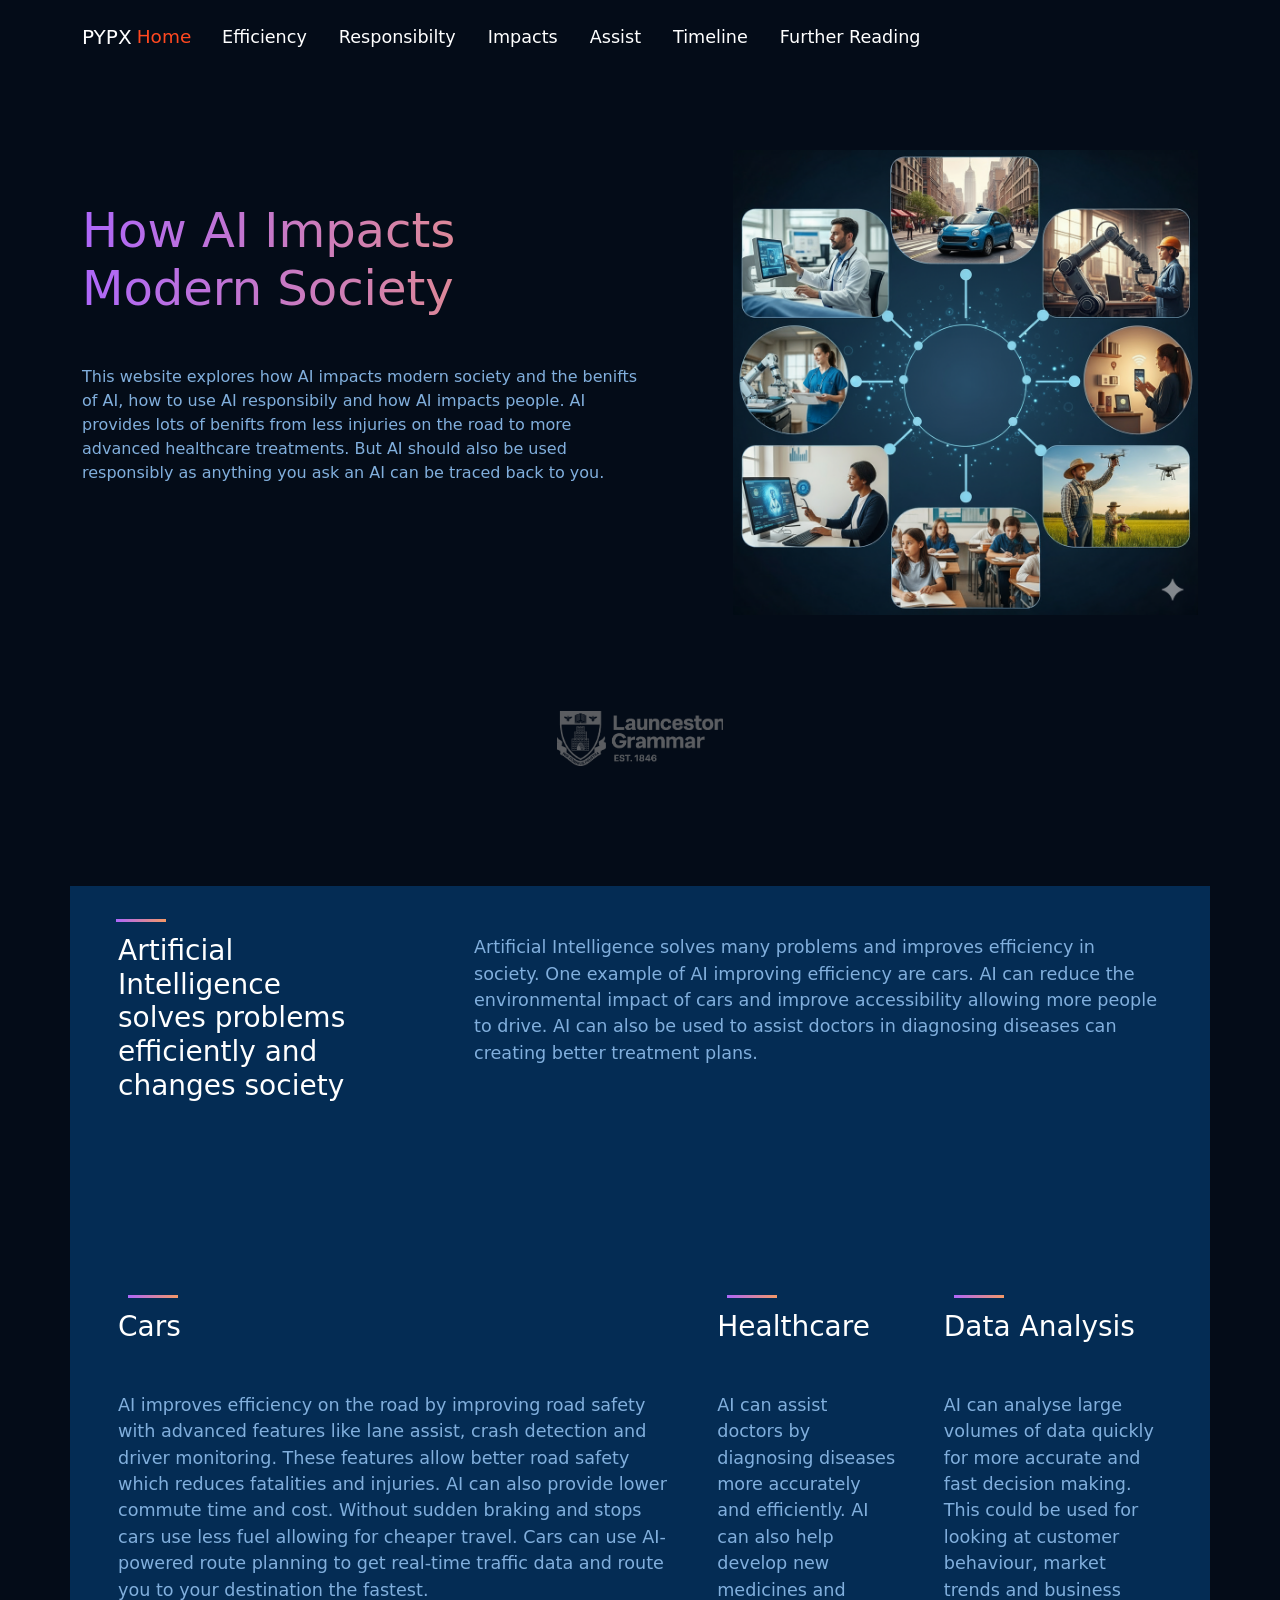
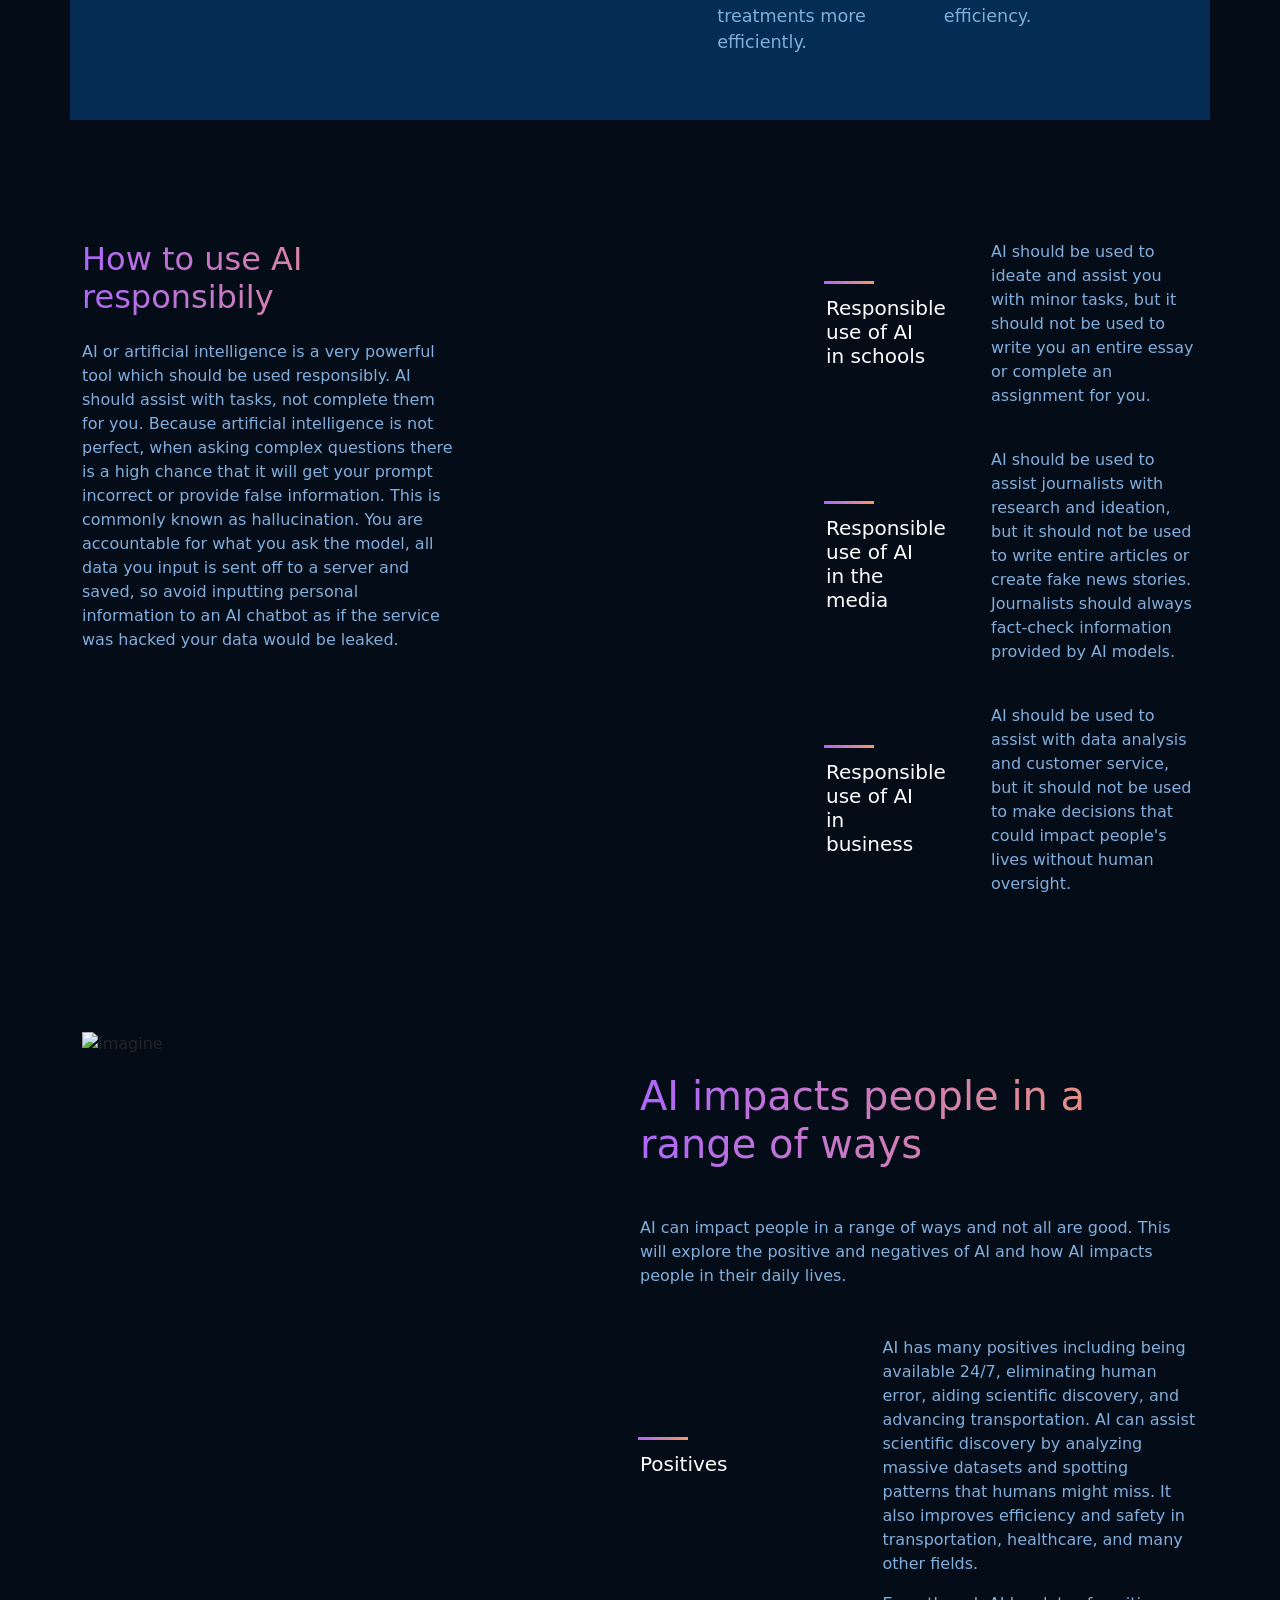
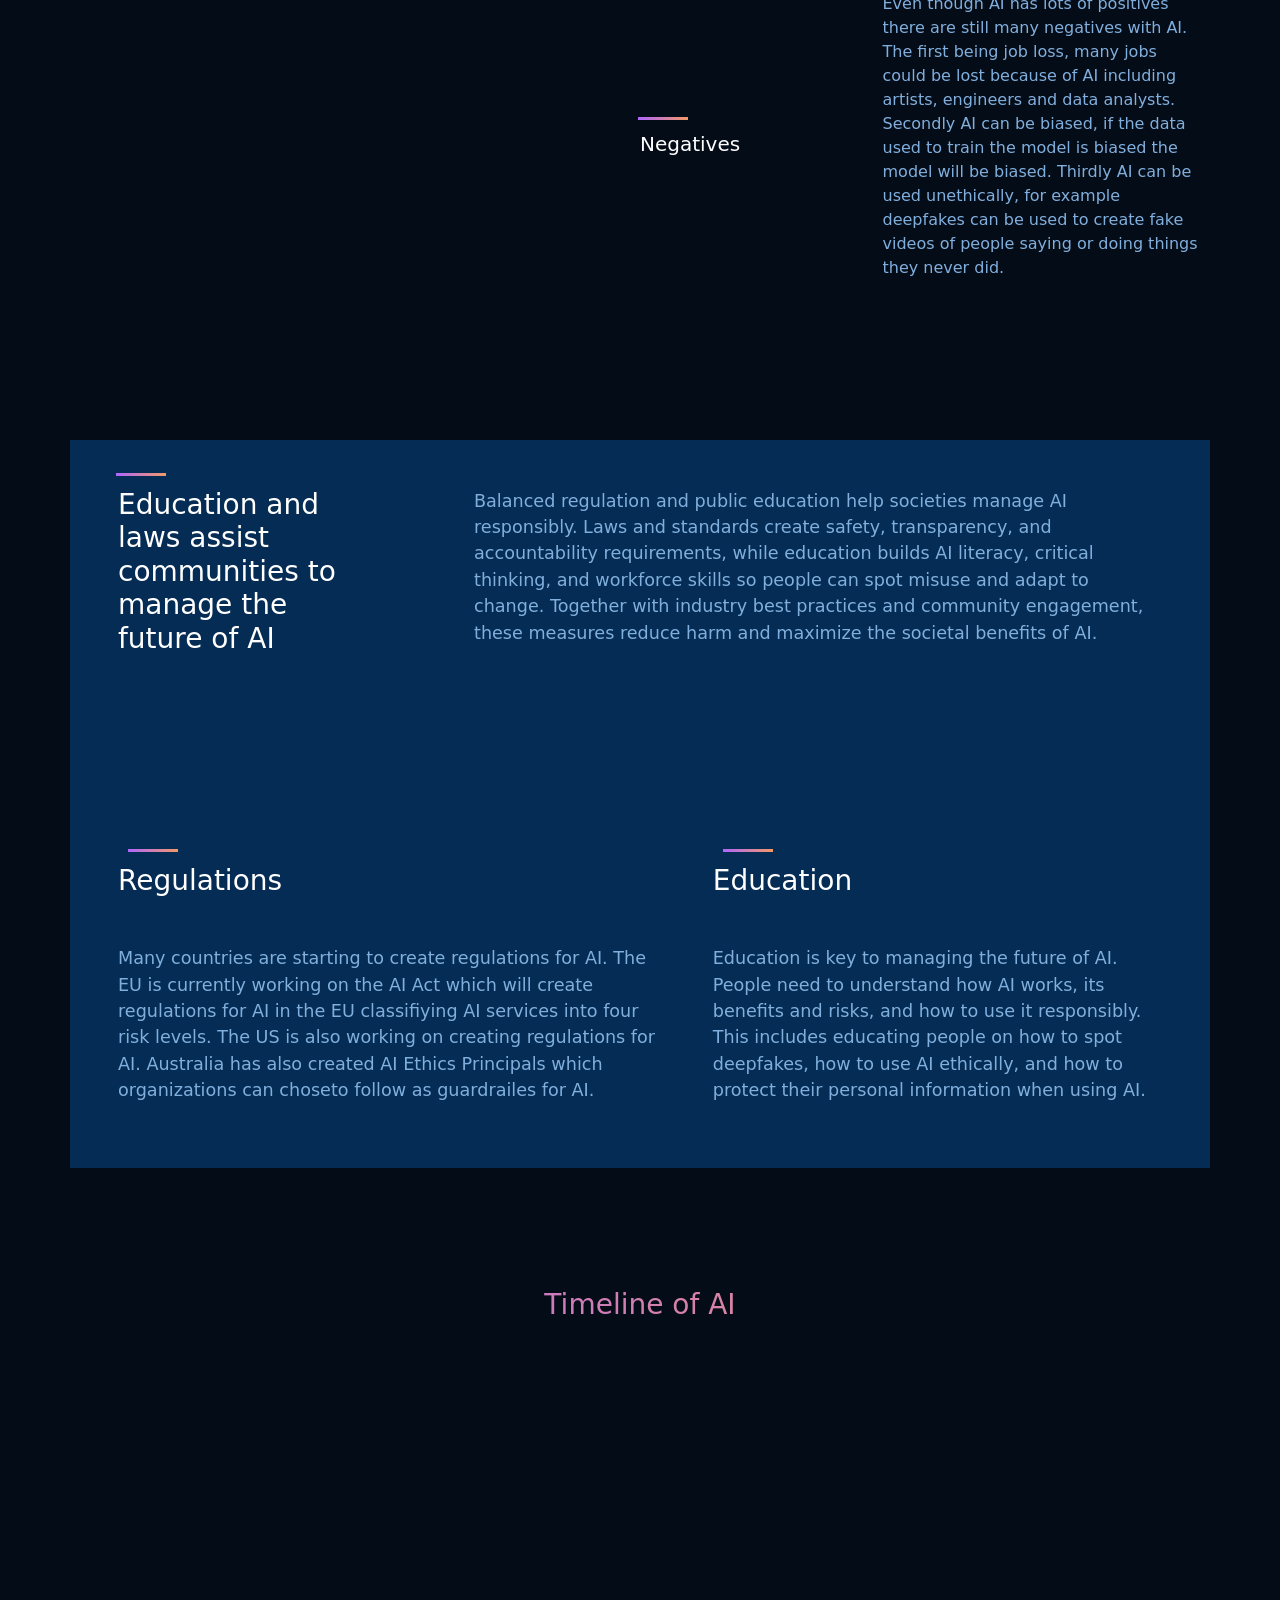
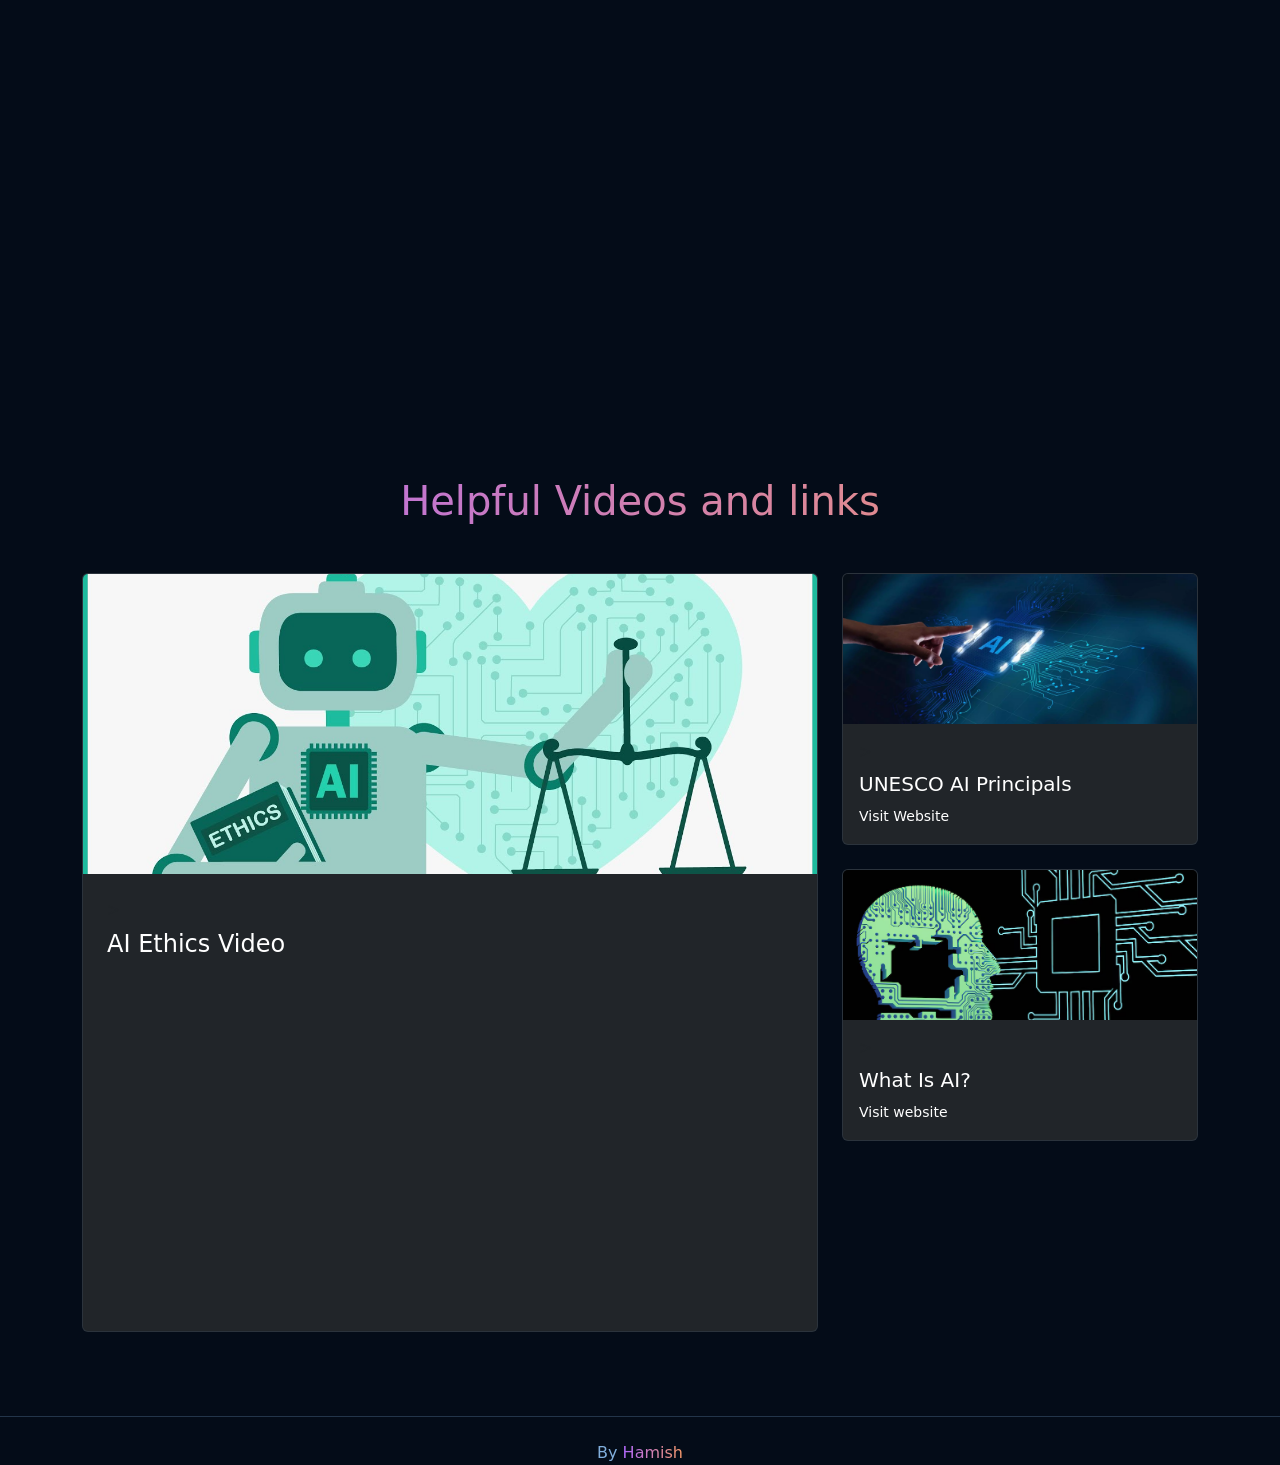
==== index.html @ 14692635 "fixed another thing" ====
<!DOCTYPE html>
<html lang="en">
	<head>
		<meta charset="utf-8" />
		<meta name="viewport" content="width=device-width, initial-scale=1" />
		<meta name="robots" content="noindex" />
	

		<title>
			How AI Impacts Modern Society
		</title>
		

	
		<!-- Page Logo -->
		<link
			rel="icon"
			type="image/icon"
			href="images/Header Illustration.png"
		/>

		<!-- Font Awesome Library -->
		<link
			rel="stylesheet"
			href="https://cdnjs.cloudflare.com/ajax/libs/font-awesome/6.6.0/css/all.min.css"
		/>
		<!-- Bootstrap -->
		<link rel="stylesheet" href="css/bootstrap.min.css" />
		<link rel="stylesheet" href="css/bootstrap.min.css.map" />
		<link rel="stylesheet" href="css/main.css" />

		
		
		<meta name="iframe_container" content="width=device-width, initial-scale=1">
<style>
.iframe_container_div {
  position: relative;
  width: 100%;
  overflow: hidden;
  padding-top: 56.25%; /* 16:9 Aspect Ratio */
}

.iframe_iframe {
  position: absolute;
  top: 0;
  left: 0;
  bottom: 0;
  right: 0;
  width: 100%;
  height: 100%;
  border: none;
}
</style>


	</head>
	<body class="bg-color">
		<!-- Header -->
		<nav id="header" class="navbar navbar-expand-lg fixed-top py-3">
			<div class="container gap-3 gap-lg-5">
				<a class="navbar-brand" href="#"
					>PYPX</a>
				<button
					class="navbar-toggler p-0"
					type="button"
					data-bs-toggle="collapse"
					data-bs-target="#navbarNavAltMarkup"
					aria-controls="navbarNavAltMarkup"
					aria-expanded="false"
					aria-label="Toggle navigation"
				>
					<span class="fa-solid fa-bars fs-1 text-white"></span>
				</button>
				<div
					class="collapse navbar-collapse gap-4 gap-xl-5 justify-content-end p-2 p-sm-0"
					id="navbarNavAltMarkup"
				>
					<div
						class="navbar-nav fs-5 gap-2 gap-xl-3 align-items-lg-center"
					>
						<a
							class="nav-link active"
							aria-current="page"
							href="#landing"
							title="Go To Home"
							>Home</a
						>
						<a
							class="nav-link"
							href="#gpt-3"
							title="Go To What is GPT?"
							>Efficiency</a
						>
						<a class="nav-link" href="#future" title="Go To Open AI"
							>Responsibilty</a
						>
						<a
							class="nav-link"
							href="#posibilities"
							title="Go To Responsibilty"
							>Impacts</a
						>
						<a
							class="nav-link"
							href="#assist"
							title="Go To Assist"
							>Assist</a
						>
						<a class="nav-link" href="#timeline" title="Go To Library"
							>Timeline</a
						>
						<a class="nav-link" href="#blog" title="Go To Library"
							>Further&nbsp;Reading</a
						>
					
					</div>
					<div
						class="register row col-lg-4 col-xl-3 gap-2 gap-lg-1 p-2 mt-3 mt-lg-0"
					>
						
					</div>
				</div>
			</div>
		</nav>

		<!-- Landing Section -->
		<section id="landing" class="text-white">
			<div class="container d-flex flex-column gap-5">
				<div
					class="d-flex flex-column flex-lg-row gap-5 gap-lg-0 justify-content-lg-between align-items-center"
				>
					<main class="col-lg-6">
						<h1 class="colored-text">
							How AI Impacts Modern Society
						</h1>
						<p class="my-5">
							

This website explores how AI impacts modern society and the benifts of AI, how to use AI responsibily and how AI impacts people. AI provides lots of benifts from less injuries on the road to more advanced healthcare treatments. But AI should also be used responsibly as anything you ask an AI can be traced back to you. 
						</p>
						
						<div
							class="social-proof d-flex align-items-center gap-3 mt-4"
						>
							<div class="avatars">
							
					</main>
					<img
						class="col-11 col-sm-9 col-md-7 col-lg-5"
						src="images/header.png"
						alt="Header Illustration"
					/>
				</div>
				<div class="clients row justify-content-center mt-5">
					<img
						class="col-lg-2 col-lg opacity-light"
						src="images/lcgs.png"
						alt="lcgs"
					
					/>
					
				</div>
			</div>
		</section>

		<!-- Effieincy -->
		<section id="gpt-3" class="section-pd">
			<div
				class="container white-blue d-flex flex-column gap-5 text-white p-5 font-lg-text"
			>
				<div class="features row justify-content-between">
					<h3 class="mb-3 position-relative heading-bar col-lg-3">
						Artificial Intelligence solves problems efficiently and changes society
					</h3>
					<p class="text-color col-lg-8">
						Artificial Intelligence solves many problems and improves efficiency in society. One example of AI improving efficiency are cars. AI can reduce the environmental impact of cars and improve accessibility allowing more people to drive. AI can also be used to assist doctors in diagnosing diseases can creating better treatment plans.
					</p>
				</div>
				<div
					class="explore d-flex flex-column flex-lg-row gap-3 justify-content-between align-items-lg-center mt-5"
				>
					
					
				</div>
				<main class="d-flex flex-column flex-lg-row gap-5 mt-5">
					<div>
						<h3 class="mb-3 mb-lg-5 position-relative heading-bar">
							Cars
						</h3>
						<p class="text-color">
							AI improves efficiency on the road by improving road safety with advanced features like lane assist, crash detection and driver monitoring. These features allow better road safety which reduces fatalities and injuries. AI can also provide lower commute time and cost. Without sudden braking and stops cars use less fuel allowing for cheaper travel. Cars can use AI-powered route planning to get real-time traffic data and route you to your destination the fastest.
						</p>
					</div>
					<div>
						<h3 class="mb-3 mb-lg-5 position-relative heading-bar">
							Healthcare
						</h3>
						<p class="text-color">
							AI can assist doctors by diagnosing diseases more accurately and efficiently. AI can also help develop new medicines and treatments more efficiently. 
						</p>
					</div>
					<div>
						<h3 class="mb-3 mb-lg-5 position-relative heading-bar">
							Data Analysis
						</h3>
						<p class="text-color">
							AI can analyse large volumes of data quickly for more accurate and fast decision making. This could be used for looking at customer behaviour, market trends and business efficiency.
						</p>
					</div>
				</main>
			</div>
		</section>

		<!-- Responsiblibilty -->
		<section id="future" class="section-pd">
			<div
				class="container d-flex flex-column flex-lg-row gap-5 gap-lg-0 justify-content-between text-white"
			>
				<div class="text col-lg-4">
					<h3 class="colored-text mb-4 fs-2">
						How to use AI responsibily
					</h3>
					<p class="text-color">   AI or artificial intelligence is a very powerful tool which should be used responsibly. AI should assist with tasks, not complete them for you. Because artificial intelligence is not perfect, when asking complex questions there is a high chance that it will get your prompt incorrect or provide false information. This is commonly known as hallucination. You are accountable for what you ask the model, all data you input is sent off to a server and saved, so avoid inputting personal information to an AI chatbot as if the service was hacked your data would be leaked.      </p>
						
					
				</div>
				<main class="d-flex flex-column gap-4 mt-5 mt-lg-0 col-lg-4">
					<article
						class="row align-items-center justify-content-between"
					>
						<h5 class="my-4 position-relative heading-bar col-xl-4">
							Responsible use of AI in schools
						</h5>
						<p class="text-color col-xl-7">
							

AI should be used to ideate and assist you with minor tasks, but it should not be used to write you an entire essay or complete an assignment for you. 
						</p>
					</article>
					<article
						class="row align-items-center justify-content-between"
					>
						<h5 class="my-4 position-relative heading-bar col-xl-4">
							Responsible use of AI in the media
						</h5>
						<p class="text-color col-xl-7">
							

AI should be used to assist journalists with research and ideation, but it should not be used to write entire articles or create fake news stories. Journalists should always fact-check information provided by AI models.
						</p>
					</article>
					<article
						class="row align-items-center justify-content-between"
					>
						<h5 class="my-4 position-relative heading-bar col-xl-4">
							Responsible use of AI in business
						</h5>
						<p class="text-color col-xl-7">
							

AI should be used to assist with data analysis and customer service, but it should not be used to make decisions that could impact people's lives without human oversight.  
						</p>
					</article>
					
				</main>
			</div>
		</section>

		<!-- Impacts -->
		<section id="posibilities" class="section-pd">
			<div class="container">
				<div
					class="d-flex flex-column flex-lg-row gap-5 justify-content-between"
				>
					<img
						class="img-p-n col-11 col-sm-9 col-md-7 col-lg-5"
						src="images/Feature Image.png"
						alt="Imagine"
						style="height: 100%;"
					/>
					<main class="col-lg-6 align-self-lg-end mb-lg-4 mt-4">
						
						
						<h3 class="mt-3 colored-text fs-1">
							AI impacts people in a range of ways
						</h3>
						<p class="text-color my-5">
							AI can impact people in a range of ways and not all are good. This will explore the positive and negatives of AI and how AI impacts people in their daily lives.
						</p>

					<article
						class="row align-items-center justify-content-between"
					>
						<h5 class="text-white my-4 position-relative heading-bar col-xl-4">
							Positives
						</h5>
						<p class="text-color col-xl-7">
							

							AI has many positives including being available 24/7, eliminating human error, aiding scientific discovery, and advancing transportation. AI can assist scientific discovery by analyzing massive datasets and spotting patterns that humans might miss. It also improves efficiency and safety in transportation, healthcare, and many other fields.
						</p>
					</article>
					<article
						class="row align-items-center justify-content-between"
					>
						<h5 class="text-white my-4 position-relative heading-bar col-xl-4">
							Negatives
						</h5>
						<p class="text-color col-xl-7">
							

Even though AI has lots of positives there are still many negatives with AI. The first being job loss, many jobs could be lost because of AI including artists, engineers and data analysts. Secondly AI can be biased, if the data used to train the model is biased the model will be biased. Thirdly AI can be used unethically, for example deepfakes can be used to create fake videos of people saying or doing things they never did.
						</p>
					</article>
				</main>
				</div>
			</section>
						
			<!-- LOI4 -->
		<section id="assist" class="section-pd">
			<div
				class="container white-blue d-flex flex-column gap-5 text-white p-5 font-lg-text"
			>
				<div class="features row justify-content-between">
					<h3 class="mb-3 position-relative heading-bar col-lg-3">
						Education and laws assist communities to manage the future of AI
					</h3>
					<p class="text-color col-lg-8">
						Balanced regulation and public education help societies manage AI responsibly. Laws and standards create safety, transparency, and accountability requirements, while education builds AI literacy, critical thinking, and workforce skills so people can spot misuse and adapt to change. Together with industry best practices and community engagement, these measures reduce harm and maximize the societal benefits of AI.
					</p>
				</div>
				<div
					class="explore d-flex flex-column flex-lg-row gap-3 justify-content-between align-items-lg-center mt-5"
				>
					
					
				</div>
				<main class="d-flex flex-column flex-lg-row gap-5 mt-5">
					<div>
						<h3 class="mb-3 mb-lg-5 position-relative heading-bar">
							Regulations
						</h3>
						<p class="text-color">
							Many countries are starting to create regulations for AI. The EU is currently working on the AI Act which will create regulations for AI in the EU classifiying AI services into four risk levels. The US is also working on creating regulations for AI. Australia has also created AI Ethics Principals which organizations can choseto follow as guardrailes for AI.

						</p>
					</div>
					<div>
						<h3 class="mb-3 mb-lg-5 position-relative heading-bar">
							Education
						</h3>
						<p class="text-color">
							Education is key to managing the future of AI. People need to understand how AI works, its benefits and risks, and how to use it responsibly. This includes educating people on how to spot deepfakes, how to use AI ethically, and how to protect their personal information when using AI.
						</p>
					</div>
		</section>			
						
		<!-- Timeline Section -->
	<section id="timeline" class="section-pd">
		<div
				class="container "><h3 class="text-center colored-text">Timeline of AI</h3>
		<div class="iframe_container_div">
		
        
		<iframe src="https://prezi.com/p/embed/VO8BLO9sAQI0qmTLECS4/" id="iframe_container" frameborder="0" webkitallowfullscreen="" mozallowfullscreen="" allowfullscreen="" allow="autoplay; fullscreen" height="630" width="1120" class="iframe_iframe"></iframe>
		
		</div>
	</div>
		</section>
		<!-- Blog Section -->
		<section id="blog" class="section-pd">
			<div class="container">
				<div class="text-center mb-5">
					<h2 class="colored-text fs-1 mb-4">
						Helpful Videos and links
					</h2>
				</div>
				<div class="row g-4">
					<!-- Main Blog Post -->
					<div class="col-lg-8 main-blog-post">
						<article
							class="blog-card h-100 bg-dark rounded overflow-hidden"
						>
							<img
								src="images/aiethics.jpg"
								alt="Blog Post"
								class="w-100"
								style="height: 300px; object-fit: cover"
							/>
							<div class="p-4">
								
								>
								<h4 class="text-white mt-2 mb-3">
									AI Ethics Video
								</h4>
								<iframe width="560" height="315" src="https://www.youtube.com/embed/6yDr7CWLJ8c?si=X4UwjNq1ZANXe1Nj&amp;start=7" title="YouTube video player" frameborder="0" allow="accelerometer; autoplay; clipboard-write; encrypted-media; gyroscope; picture-in-picture; web-share" referrerpolicy="strict-origin-when-cross-origin" allowfullscreen class="viewport1"></iframe>
							</div>
						</article>
					</div>
					<!-- Side Blog Posts -->
					<div class="col-lg-4">
						<div class="row g-4">
							<div class="col-12">
								<article
									class="blog-card h-100 bg-dark rounded overflow-hidden"
								>
									<img
										src="images/shutterstock_1803136597.jpeg.webp"
										alt="Blog Post"
										class="w-100"
										style="height: 150px; object-fit: cover"
									/>
									<div class="p-3">
										
										>
										<h5 class="text-white mt-2 mb-2">
											UNESCO AI Principals
										</h5>
										<a
											href="https://www.unesco.org/en/artificial-intelligence/recommendation-ethics"
											class="text-color text-decoration-none small"
											>Visit Website</a
										>
									</div>
								</article>
							</div>
							<div class="col-12">
								<article
									class="blog-card h-100 bg-dark rounded overflow-hidden"
								>
									<img
										src="images/simpleai.png"
										alt="Blog Post"
										class="w-100"
										style="height: 150px; object-fit: cover"
									/>
									<div class="p-3">
										
										>
										<h5 class="text-white mt-2 mb-2">
											What Is AI?
										</h5>
										<a
											href="https://simple.wikipedia.org/wiki/Artificial_intelligence"
											class="text-color text-decoration-none small"
											>Visit website</a
										>
									</div>
								</article>
							</div>
							
						</div>
					</div>
				</div>
			</div>
		</section>
		

			
		

		<!-- Footer Section -->
		
					</div>
				</div>
				<hr class="my-4" style="border-color: #81afdd" />
				<div class="text-center">
					<p class="text-color mb-0">
						By
						<a
							target="_blank"
							class="colored-text my-name text-decoration-none"
							>Hamish</a
						>
					</p>
				
				</div>
			</div>
		</footer>

		<!-- JS Files -->
		<script src="js/bootstrap.bundle.js"></script>
		<script src="js/bootstrap.bundle.js.map"></script>
		<script src="js/main.js"></script>
	</body>
</html>
---- css/main.css ----
* {
	margin: 0;
	padding: 0;
	box-sizing: border-box;
}
:root {
	--white-color: #ffffff;
	--orange-color: #ff4820;
	--yellow-color: #ff6f00;
	--blue-color: #81afdd;
	--light-blue: #71e5ff;
	--pink-color: #ae67fa;
	--purple-color: #ae67fa;
	--dark-bg: #040c18;
	--darker-bg: #0a1628;
	--section-bg: #042c54;
	--text-secondary: #81afdd;
	--trans-3: 0.3s;
}
::-webkit-scrollbar {
	width: 7px;
}
::-webkit-scrollbar-thumb {
	background-color: #81afdd;
	border-radius: 5px;
}
::-webkit-scrollbar-track {
	background-color: #3e567aa2;
}

/* Global Classes */
.gutter-reset {
	--bs-gutter-x: 0;
}
a {
	text-decoration: none;
	transition: var(--trans-3);
}
a:not(.active) {
	color: var(--white-color);
}
button,
input {
	border: none;
	outline: none;
}
.section-pd {
	padding: 60px 0;
}
.colored-text {
	background: linear-gradient(to right, #ae67fa, #f49867);
	background-clip: text;
	-webkit-text-fill-color: transparent;
	transition: var(--trans-3);
}
.colored-text.my-name:hover {
	font-weight: 600;
	background-image: linear-gradient(to right, #ffffff, #ff6f00);
	background-clip: text;
	-webkit-text-fill-color: transparent;
	text-decoration: underline !important;
	color: #fff;
}
.colored-bg {
	background: linear-gradient(to right, #ae67fa, #f49867);
}
.bg-color {
	background-color: #040c18 !important;
}
.text-color {
	color: #81afdd;
}
.white-blue {
	background-color: #042c54;
}
.light-orange {
	color: #ff6f00 !important;
}
a.light-orange:hover {
	color: #ff4820 !important;
}
.light-green {
	color: #71e5ff !important;
}
a.light-green:hover {
	color: #10d368 !important;
}
.heading-bar::before {
	position: absolute;
	content: "";
	left: 10px;
	top: -15px;
	width: 50px;
	height: 3px;
	background: linear-gradient(to right, #ae67fa, #f49867);
}
.opacity-light {
	opacity: 0.7;
	transition: var(--trans-3);
}
.opacity-light:hover {
	opacity: 1;
}
.mt-100 {
	margin-top: 100px;
}

/* Social Proof */
.social-proof {
	margin-top: 2rem;
	flex-direction: column;
	align-items: flex-start !important;
}

.avatars {
	position: relative;
	height: 30px;
}

.avatar {
	transition: var(--trans-3);
	position: absolute;
	z-index: 1;
}

.avatar:nth-child(1) {
	z-index: 5;
	left: 0;
}

.avatar:nth-child(2) {
	z-index: 4;
	left: 15px;
}

.avatar:nth-child(3) {
	z-index: 3;
	left: 30px;
}

.avatar:nth-child(4) {
	z-index: 2;
	left: 45px;
}

.avatar:nth-child(5) {
	z-index: 1;
	left: 60px;
}

.avatar:hover {
	transform: scale(1.1);
	z-index: 10;
}

/* Blog Section */
.blog-card {
	transition: var(--trans-3);
	border: 1px solid rgba(129, 175, 221, 0.1);
}

.blog-card:hover {
	transform: translateY(-5px);
	border-color: var(--pink-color);
	box-shadow: 0 10px 30px rgba(174, 103, 250, 0.2);
}

.blog-card img {
	transition: var(--trans-3);
}

.blog-card:hover img {
	transform: scale(1.05);
}
.main-blog-post .blog-card {
	position: relative;
	padding-bottom: 10px;
}
.main-blog-post .blog-card .post-link {
	position: absolute;
	bottom: 0;
	left: 15px;
	right: 0;
	padding: 10px;
}

/* Final CTA */
#final-cta {
	background: linear-gradient(135deg, var(--dark-bg), var(--section-bg));
}

#final-cta .btn {
	border: 2px solid var(--white-color);
	transition: var(--trans-3);
}

#final-cta .btn:hover {
	background-color: var(--white-color);
	color: var(--dark-bg);
	transform: translateY(-2px);
	box-shadow: 0 5px 15px rgba(255, 255, 255, 0.2);
}

/* Footer */
footer {
	background-color: var(--darker-bg) !important;
	border-top: 1px solid var(--blue-color);
}

footer a {
	transition: var(--trans-3);
}

footer a:hover {
	color: var(--yellow-color) !important;
	transform: translateX(5px);
}

footer .colored-text {
	background: linear-gradient(to right, #ae67fa, #f49867);
	background-clip: text;
	-webkit-text-fill-color: transparent;
}

footer i {
	color: var(--blue-color);
	transition: var(--trans-3);
}

footer a:hover i {
	color: var(--yellow-color);
}

/* Header */
#header {
	transition: 0.3s 0.3s;
}
#header.active,
#header.scroll-bg {
	transition-delay: 0s;
	background-color: #414b58b9;
	color: var(--white-color);
	backdrop-filter: blur(12px);
}
#header .register button:last-of-type {
	background-color: var(--orange-color);
	color: var(--white-color);
}
#header .register button {
	transition: var(--trans-3);
}
#header .register button:hover {
	background-color: #ff6f00 !important;
}
#header .navbar-brand {
	width: 70px;
}
#header .navbar-toggler {
	box-shadow: none;
	border: none;
}
#header .nav-link.active,
#header .nav-link:hover {
	color: var(--yellow-color) !important;
}
#header.active .fa-xmark {
	color: var(--orange-color) !important;
	font-size: 2.6rem !important;
}

/* Landing Section */
#landing {
	padding: 150px 0 60px;
	background-color: var(--bg-color);
}
#landing .container {
	row-gap: 80px;
}
#landing main h1 {
	font-size: 3rem;
}
#landing main p {
	color: var(--blue-color);
}
#landing form,
#landing img {
	max-width: 550px;
}
#landing form button {
	background-color: var(--orange-color);
	transition: var(--trans-3);
}
#landing form button:hover {
	background-color: var(--yellow-color);
}

/* Small devices (landscape phones, 576px and up) */
@media (min-width: 576px) {
	.social-proof {
		flex-direction: row;
		align-items: center !important;
	}
	.social-proof .people-count {
		margin-left: 80px;
	}
}

/* Medium devices (tablets, 768px and up) */
@media (min-width: 768px) {
}

/* Large devices (desktops, 992px and up) */
@media (min-width: 992px) {
	.font-lg-text {
		font-size: 1.1rem;
	}
	#header .navbar-nav {
		font-size: 1.1rem !important;
	}
	#header .register button:first-of-type {
		background-color: transparent;
		color: var(--white-color);
	}
	#header .nav-link.active,
	#header .nav-link:hover {
		color: var(--orange-color) !important;
		transform: scale(1.05);
	}
}

/* X-Large devices (large desktops, 1200px and up) */
@media (min-width: 1200px) {
	.register button {
		font-size: 1.1rem !important;
	}
}

/* XX-Large devices (larger desktops, 1400px and up) */
@media (min-width: 1400px) {
	nav .navbar-nav {
		font-size: 1.3rem !important;
	}
}

/* Responsive improvements */
@media (max-width: 768px) {
	.social-proof {
		/* flex-direction: column;
		text-align: center;
		gap: 1rem; */
	}

	.blog-card h4,
	.blog-card h5 {
		font-size: 1rem;
	}
}


/* Smooth scrolling */
html {
	scroll-behavior: smooth;
}

/* Loading animation for images */
img {
	transition: opacity 0.3s ease;
}

img[src=""] {
	opacity: 0;
}
.iframe-container {
  position: relative;
  width: 100%;
  padding-bottom: 56.25%; /* For a 16:9 aspect ratio (9/16 = 0.5625) */
  height: 0;
  overflow: hidden;
}

.iframe-container iframe {
  position: absolute;
  top: 0;
  left: 0;
  width: 100%;
  height: 100%;
}
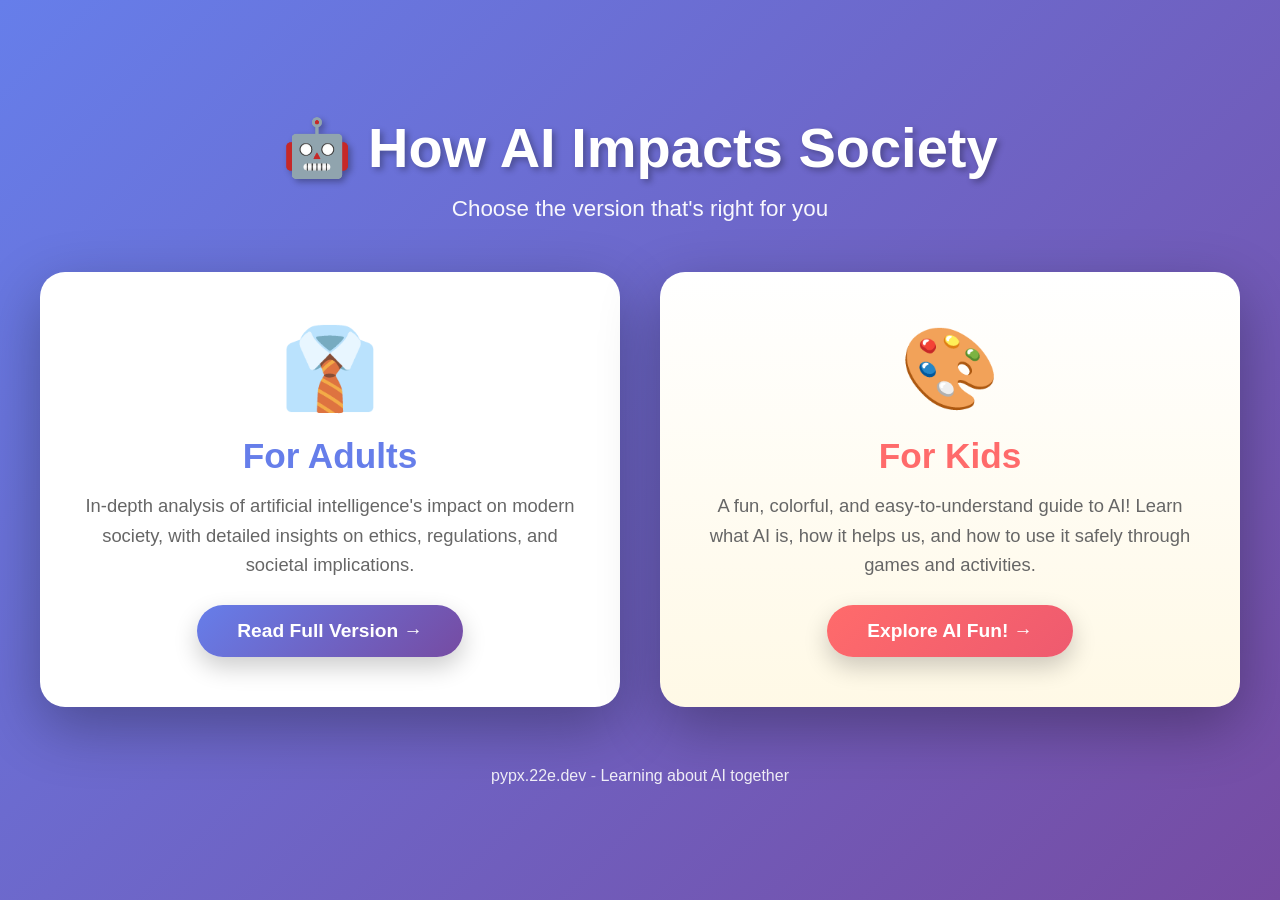
==== commit 6030ffaf: "added kids section" ====
--- a/index.html
+++ b/index.html
@@ -1,487 +1,215 @@
 <!DOCTYPE html>
 <html lang="en">
-	<head>
-		<meta charset="utf-8" />
-		<meta name="viewport" content="width=device-width, initial-scale=1" />
-		<meta name="robots" content="noindex" />
-	
-
-		<title>
-			How AI Impacts Modern Society
-		</title>
-		
-
-	
-		<!-- Page Logo -->
-		<link
-			rel="icon"
-			type="image/icon"
-			href="images/Header Illustration.png"
-		/>
-
-		<!-- Font Awesome Library -->
-		<link
-			rel="stylesheet"
-			href="https://cdnjs.cloudflare.com/ajax/libs/font-awesome/6.6.0/css/all.min.css"
-		/>
-		<!-- Bootstrap -->
-		<link rel="stylesheet" href="css/bootstrap.min.css" />
-		<link rel="stylesheet" href="css/bootstrap.min.css.map" />
-		<link rel="stylesheet" href="css/main.css" />
-
-		
-		
-		<meta name="iframe_container" content="width=device-width, initial-scale=1">
-<style>
-.iframe_container_div {
-  position: relative;
-  width: 100%;
-  overflow: hidden;
-  padding-top: 56.25%; /* 16:9 Aspect Ratio */
-}
-
-.iframe_iframe {
-  position: absolute;
-  top: 0;
-  left: 0;
-  bottom: 0;
-  right: 0;
-  width: 100%;
-  height: 100%;
-  border: none;
-}
-</style>
-
-
-	</head>
-	<body class="bg-color">
-		<!-- Header -->
-		<nav id="header" class="navbar navbar-expand-lg fixed-top py-3">
-			<div class="container gap-3 gap-lg-5">
-				<a class="navbar-brand" href="#"
-					>PYPX</a>
-				<button
-					class="navbar-toggler p-0"
-					type="button"
-					data-bs-toggle="collapse"
-					data-bs-target="#navbarNavAltMarkup"
-					aria-controls="navbarNavAltMarkup"
-					aria-expanded="false"
-					aria-label="Toggle navigation"
-				>
-					<span class="fa-solid fa-bars fs-1 text-white"></span>
-				</button>
-				<div
-					class="collapse navbar-collapse gap-4 gap-xl-5 justify-content-end p-2 p-sm-0"
-					id="navbarNavAltMarkup"
-				>
-					<div
-						class="navbar-nav fs-5 gap-2 gap-xl-3 align-items-lg-center"
-					>
-						<a
-							class="nav-link active"
-							aria-current="page"
-							href="#landing"
-							title="Go To Home"
-							>Home</a
-						>
-						<a
-							class="nav-link"
-							href="#gpt-3"
-							title="Go To What is GPT?"
-							>Efficiency</a
-						>
-						<a class="nav-link" href="#future" title="Go To Open AI"
-							>Responsibilty</a
-						>
-						<a
-							class="nav-link"
-							href="#posibilities"
-							title="Go To Responsibilty"
-							>Impacts</a
-						>
-						<a
-							class="nav-link"
-							href="#assist"
-							title="Go To Assist"
-							>Assist</a
-						>
-						<a class="nav-link" href="#timeline" title="Go To Library"
-							>Timeline</a
-						>
-						<a class="nav-link" href="#blog" title="Go To Library"
-							>Further&nbsp;Reading</a
-						>
-					
-					</div>
-					<div
-						class="register row col-lg-4 col-xl-3 gap-2 gap-lg-1 p-2 mt-3 mt-lg-0"
-					>
-						
-					</div>
-				</div>
-			</div>
-		</nav>
-
-		<!-- Landing Section -->
-		<section id="landing" class="text-white">
-			<div class="container d-flex flex-column gap-5">
-				<div
-					class="d-flex flex-column flex-lg-row gap-5 gap-lg-0 justify-content-lg-between align-items-center"
-				>
-					<main class="col-lg-6">
-						<h1 class="colored-text">
-							How AI Impacts Modern Society
-						</h1>
-						<p class="my-5">
-							
-
-This website explores how AI impacts modern society and the benifts of AI, how to use AI responsibily and how AI impacts people. AI provides lots of benifts from less injuries on the road to more advanced healthcare treatments. But AI should also be used responsibly as anything you ask an AI can be traced back to you. 
-						</p>
-						
-						<div
-							class="social-proof d-flex align-items-center gap-3 mt-4"
-						>
-							<div class="avatars">
-							
-					</main>
-					<img
-						class="col-11 col-sm-9 col-md-7 col-lg-5"
-						src="images/header.png"
-						alt="Header Illustration"
-					/>
-				</div>
-				<div class="clients row justify-content-center mt-5">
-					<img
-						class="col-lg-2 col-lg opacity-light"
-						src="images/lcgs.png"
-						alt="lcgs"
-					
-					/>
-					
-				</div>
-			</div>
-		</section>
-
-		<!-- Effieincy -->
-		<section id="gpt-3" class="section-pd">
-			<div
-				class="container white-blue d-flex flex-column gap-5 text-white p-5 font-lg-text"
-			>
-				<div class="features row justify-content-between">
-					<h3 class="mb-3 position-relative heading-bar col-lg-3">
-						Artificial Intelligence solves problems efficiently and changes society
-					</h3>
-					<p class="text-color col-lg-8">
-						Artificial Intelligence solves many problems and improves efficiency in society. One example of AI improving efficiency are cars. AI can reduce the environmental impact of cars and improve accessibility allowing more people to drive. AI can also be used to assist doctors in diagnosing diseases can creating better treatment plans.
-					</p>
-				</div>
-				<div
-					class="explore d-flex flex-column flex-lg-row gap-3 justify-content-between align-items-lg-center mt-5"
-				>
-					
-					
-				</div>
-				<main class="d-flex flex-column flex-lg-row gap-5 mt-5">
-					<div>
-						<h3 class="mb-3 mb-lg-5 position-relative heading-bar">
-							Cars
-						</h3>
-						<p class="text-color">
-							AI improves efficiency on the road by improving road safety with advanced features like lane assist, crash detection and driver monitoring. These features allow better road safety which reduces fatalities and injuries. AI can also provide lower commute time and cost. Without sudden braking and stops cars use less fuel allowing for cheaper travel. Cars can use AI-powered route planning to get real-time traffic data and route you to your destination the fastest.
-						</p>
-					</div>
-					<div>
-						<h3 class="mb-3 mb-lg-5 position-relative heading-bar">
-							Healthcare
-						</h3>
-						<p class="text-color">
-							AI can assist doctors by diagnosing diseases more accurately and efficiently. AI can also help develop new medicines and treatments more efficiently. 
-						</p>
-					</div>
-					<div>
-						<h3 class="mb-3 mb-lg-5 position-relative heading-bar">
-							Data Analysis
-						</h3>
-						<p class="text-color">
-							AI can analyse large volumes of data quickly for more accurate and fast decision making. This could be used for looking at customer behaviour, market trends and business efficiency.
-						</p>
-					</div>
-				</main>
-			</div>
-		</section>
-
-		<!-- Responsiblibilty -->
-		<section id="future" class="section-pd">
-			<div
-				class="container d-flex flex-column flex-lg-row gap-5 gap-lg-0 justify-content-between text-white"
-			>
-				<div class="text col-lg-4">
-					<h3 class="colored-text mb-4 fs-2">
-						How to use AI responsibily
-					</h3>
-					<p class="text-color">   AI or artificial intelligence is a very powerful tool which should be used responsibly. AI should assist with tasks, not complete them for you. Because artificial intelligence is not perfect, when asking complex questions there is a high chance that it will get your prompt incorrect or provide false information. This is commonly known as hallucination. You are accountable for what you ask the model, all data you input is sent off to a server and saved, so avoid inputting personal information to an AI chatbot as if the service was hacked your data would be leaked.      </p>
-						
-					
-				</div>
-				<main class="d-flex flex-column gap-4 mt-5 mt-lg-0 col-lg-4">
-					<article
-						class="row align-items-center justify-content-between"
-					>
-						<h5 class="my-4 position-relative heading-bar col-xl-4">
-							Responsible use of AI in schools
-						</h5>
-						<p class="text-color col-xl-7">
-							
-
-AI should be used to ideate and assist you with minor tasks, but it should not be used to write you an entire essay or complete an assignment for you. 
-						</p>
-					</article>
-					<article
-						class="row align-items-center justify-content-between"
-					>
-						<h5 class="my-4 position-relative heading-bar col-xl-4">
-							Responsible use of AI in the media
-						</h5>
-						<p class="text-color col-xl-7">
-							
-
-AI should be used to assist journalists with research and ideation, but it should not be used to write entire articles or create fake news stories. Journalists should always fact-check information provided by AI models.
-						</p>
-					</article>
-					<article
-						class="row align-items-center justify-content-between"
-					>
-						<h5 class="my-4 position-relative heading-bar col-xl-4">
-							Responsible use of AI in business
-						</h5>
-						<p class="text-color col-xl-7">
-							
-
-AI should be used to assist with data analysis and customer service, but it should not be used to make decisions that could impact people's lives without human oversight.  
-						</p>
-					</article>
-					
-				</main>
-			</div>
-		</section>
-
-		<!-- Impacts -->
-		<section id="posibilities" class="section-pd">
-			<div class="container">
-				<div
-					class="d-flex flex-column flex-lg-row gap-5 justify-content-between"
-				>
-					<img
-						class="img-p-n col-11 col-sm-9 col-md-7 col-lg-5"
-						src="images/Feature Image.png"
-						alt="Imagine"
-						style="height: 100%;"
-					/>
-					<main class="col-lg-6 align-self-lg-end mb-lg-4 mt-4">
-						
-						
-						<h3 class="mt-3 colored-text fs-1">
-							AI impacts people in a range of ways
-						</h3>
-						<p class="text-color my-5">
-							AI can impact people in a range of ways and not all are good. This will explore the positive and negatives of AI and how AI impacts people in their daily lives.
-						</p>
-
-					<article
-						class="row align-items-center justify-content-between"
-					>
-						<h5 class="text-white my-4 position-relative heading-bar col-xl-4">
-							Positives
-						</h5>
-						<p class="text-color col-xl-7">
-							
-
-							AI has many positives including being available 24/7, eliminating human error, aiding scientific discovery, and advancing transportation. AI can assist scientific discovery by analyzing massive datasets and spotting patterns that humans might miss. It also improves efficiency and safety in transportation, healthcare, and many other fields.
-						</p>
-					</article>
-					<article
-						class="row align-items-center justify-content-between"
-					>
-						<h5 class="text-white my-4 position-relative heading-bar col-xl-4">
-							Negatives
-						</h5>
-						<p class="text-color col-xl-7">
-							
-
-Even though AI has lots of positives there are still many negatives with AI. The first being job loss, many jobs could be lost because of AI including artists, engineers and data analysts. Secondly AI can be biased, if the data used to train the model is biased the model will be biased. Thirdly AI can be used unethically, for example deepfakes can be used to create fake videos of people saying or doing things they never did.
-						</p>
-					</article>
-				</main>
-				</div>
-			</section>
-						
-			<!-- LOI4 -->
-		<section id="assist" class="section-pd">
-			<div
-				class="container white-blue d-flex flex-column gap-5 text-white p-5 font-lg-text"
-			>
-				<div class="features row justify-content-between">
-					<h3 class="mb-3 position-relative heading-bar col-lg-3">
-						Education and laws assist communities to manage the future of AI
-					</h3>
-					<p class="text-color col-lg-8">
-						Balanced regulation and public education help societies manage AI responsibly. Laws and standards create safety, transparency, and accountability requirements, while education builds AI literacy, critical thinking, and workforce skills so people can spot misuse and adapt to change. Together with industry best practices and community engagement, these measures reduce harm and maximize the societal benefits of AI.
-					</p>
-				</div>
-				<div
-					class="explore d-flex flex-column flex-lg-row gap-3 justify-content-between align-items-lg-center mt-5"
-				>
-					
-					
-				</div>
-				<main class="d-flex flex-column flex-lg-row gap-5 mt-5">
-					<div>
-						<h3 class="mb-3 mb-lg-5 position-relative heading-bar">
-							Regulations
-						</h3>
-						<p class="text-color">
-							Many countries are starting to create regulations for AI. The EU is currently working on the AI Act which will create regulations for AI in the EU classifiying AI services into four risk levels. The US is also working on creating regulations for AI. Australia has also created AI Ethics Principals which organizations can choseto follow as guardrailes for AI.
-
-						</p>
-					</div>
-					<div>
-						<h3 class="mb-3 mb-lg-5 position-relative heading-bar">
-							Education
-						</h3>
-						<p class="text-color">
-							Education is key to managing the future of AI. People need to understand how AI works, its benefits and risks, and how to use it responsibly. This includes educating people on how to spot deepfakes, how to use AI ethically, and how to protect their personal information when using AI.
-						</p>
-					</div>
-		</section>			
-						
-		<!-- Timeline Section -->
-	<section id="timeline" class="section-pd">
-		<div
-				class="container "><h3 class="text-center colored-text">Timeline of AI</h3>
-		<div class="iframe_container_div">
-		
-        
-		<iframe src="https://prezi.com/p/embed/VO8BLO9sAQI0qmTLECS4/" id="iframe_container" frameborder="0" webkitallowfullscreen="" mozallowfullscreen="" allowfullscreen="" allow="autoplay; fullscreen" height="630" width="1120" class="iframe_iframe"></iframe>
-		
-		</div>
-	</div>
-		</section>
-		<!-- Blog Section -->
-		<section id="blog" class="section-pd">
-			<div class="container">
-				<div class="text-center mb-5">
-					<h2 class="colored-text fs-1 mb-4">
-						Helpful Videos and links
-					</h2>
-				</div>
-				<div class="row g-4">
-					<!-- Main Blog Post -->
-					<div class="col-lg-8 main-blog-post">
-						<article
-							class="blog-card h-100 bg-dark rounded overflow-hidden"
-						>
-							<img
-								src="images/aiethics.jpg"
-								alt="Blog Post"
-								class="w-100"
-								style="height: 300px; object-fit: cover"
-							/>
-							<div class="p-4">
-								
-								>
-								<h4 class="text-white mt-2 mb-3">
-									AI Ethics Video
-								</h4>
-								<iframe width="560" height="315" src="https://www.youtube.com/embed/6yDr7CWLJ8c?si=X4UwjNq1ZANXe1Nj&amp;start=7" title="YouTube video player" frameborder="0" allow="accelerometer; autoplay; clipboard-write; encrypted-media; gyroscope; picture-in-picture; web-share" referrerpolicy="strict-origin-when-cross-origin" allowfullscreen class="viewport1"></iframe>
-							</div>
-						</article>
-					</div>
-					<!-- Side Blog Posts -->
-					<div class="col-lg-4">
-						<div class="row g-4">
-							<div class="col-12">
-								<article
-									class="blog-card h-100 bg-dark rounded overflow-hidden"
-								>
-									<img
-										src="images/shutterstock_1803136597.jpeg.webp"
-										alt="Blog Post"
-										class="w-100"
-										style="height: 150px; object-fit: cover"
-									/>
-									<div class="p-3">
-										
-										>
-										<h5 class="text-white mt-2 mb-2">
-											UNESCO AI Principals
-										</h5>
-										<a
-											href="https://www.unesco.org/en/artificial-intelligence/recommendation-ethics"
-											class="text-color text-decoration-none small"
-											>Visit Website</a
-										>
-									</div>
-								</article>
-							</div>
-							<div class="col-12">
-								<article
-									class="blog-card h-100 bg-dark rounded overflow-hidden"
-								>
-									<img
-										src="images/simpleai.png"
-										alt="Blog Post"
-										class="w-100"
-										style="height: 150px; object-fit: cover"
-									/>
-									<div class="p-3">
-										
-										>
-										<h5 class="text-white mt-2 mb-2">
-											What Is AI?
-										</h5>
-										<a
-											href="https://simple.wikipedia.org/wiki/Artificial_intelligence"
-											class="text-color text-decoration-none small"
-											>Visit website</a
-										>
-									</div>
-								</article>
-							</div>
-							
-						</div>
-					</div>
-				</div>
-			</div>
-		</section>
-		
-
-			
-		
-
-		<!-- Footer Section -->
-		
-					</div>
-				</div>
-				<hr class="my-4" style="border-color: #81afdd" />
-				<div class="text-center">
-					<p class="text-color mb-0">
-						By
-						<a
-							target="_blank"
-							class="colored-text my-name text-decoration-none"
-							>Hamish</a
-						>
-					</p>
-				
-				</div>
-			</div>
-		</footer>
-
-		<!-- JS Files -->
-		<script src="js/bootstrap.bundle.js"></script>
-		<script src="js/bootstrap.bundle.js.map"></script>
-		<script src="js/main.js"></script>
-	</body>
-</html>
-
+<head>
+    <meta charset="UTF-8">
+    <meta name="viewport" content="width=device-width, initial-scale=1.0">
+    <title>How AI Impacts Society - Choose Your Experience</title>
+    <style>
+        * {
+            margin: 0;
+            padding: 0;
+            box-sizing: border-box;
+        }
+
+        body {
+            font-family: 'Segoe UI', Tahoma, Geneva, Verdana, sans-serif;
+            background: linear-gradient(135deg, #667eea 0%, #764ba2 100%);
+            min-height: 100vh;
+            display: flex;
+            align-items: center;
+            justify-content: center;
+            padding: 20px;
+        }
+
+        .container {
+            text-align: center;
+            max-width: 1200px;
+            width: 100%;
+        }
+
+        h1 {
+            color: white;
+            font-size: 3.5em;
+            margin-bottom: 15px;
+            text-shadow: 3px 3px 6px rgba(0,0,0,0.3);
+            animation: fadeInDown 0.8s;
+        }
+
+        .subtitle {
+            color: rgba(255,255,255,0.95);
+            font-size: 1.4em;
+            margin-bottom: 50px;
+            animation: fadeInDown 1s;
+        }
+
+        .choices {
+            display: grid;
+            grid-template-columns: repeat(auto-fit, minmax(300px, 1fr));
+            gap: 40px;
+            margin-top: 50px;
+        }
+
+        .choice-card {
+            background: white;
+            border-radius: 25px;
+            padding: 50px 40px;
+            box-shadow: 0 20px 60px rgba(0,0,0,0.3);
+            transition: all 0.4s;
+            cursor: pointer;
+            animation: fadeInUp 1s;
+            position: relative;
+            overflow: hidden;
+        }
+
+        .choice-card::before {
+            content: '';
+            position: absolute;
+            top: 0;
+            left: 0;
+            right: 0;
+            bottom: 0;
+            background: linear-gradient(135deg, rgba(102,126,234,0.1) 0%, rgba(118,75,162,0.1) 100%);
+            opacity: 0;
+            transition: opacity 0.4s;
+        }
+
+        .choice-card:hover {
+            transform: translateY(-15px) scale(1.03);
+            box-shadow: 0 30px 80px rgba(0,0,0,0.4);
+        }
+
+        .choice-card:hover::before {
+            opacity: 1;
+        }
+
+        .icon {
+            font-size: 5em;
+            margin-bottom: 20px;
+            display: block;
+        }
+
+        .choice-card h2 {
+            color: #667eea;
+            font-size: 2.2em;
+            margin-bottom: 15px;
+        }
+
+        .choice-card p {
+            color: #666;
+            font-size: 1.15em;
+            line-height: 1.6;
+            margin-bottom: 25px;
+        }
+
+        .choice-btn {
+            background: linear-gradient(135deg, #667eea 0%, #764ba2 100%);
+            color: white;
+            border: none;
+            padding: 15px 40px;
+            font-size: 1.2em;
+            border-radius: 30px;
+            cursor: pointer;
+            font-weight: bold;
+            box-shadow: 0 10px 25px rgba(0,0,0,0.2);
+            transition: all 0.3s;
+            text-decoration: none;
+            display: inline-block;
+        }
+
+        .choice-btn:hover {
+            transform: scale(1.05);
+            box-shadow: 0 15px 35px rgba(0,0,0,0.3);
+        }
+
+        .kids-card {
+            background: linear-gradient(to bottom, white 0%, #fff9e6 100%);
+        }
+
+        .kids-card h2 {
+            color: #ff6b6b;
+        }
+
+        .kids-card .choice-btn {
+            background: linear-gradient(135deg, #ff6b6b 0%, #ee5a6f 100%);
+        }
+
+        @keyframes fadeInDown {
+            from {
+                opacity: 0;
+                transform: translateY(-30px);
+            }
+            to {
+                opacity: 1;
+                transform: translateY(0);
+            }
+        }
+
+        @keyframes fadeInUp {
+            from {
+                opacity: 0;
+                transform: translateY(30px);
+            }
+            to {
+                opacity: 1;
+                transform: translateY(0);
+            }
+        }
+
+        .footer {
+            margin-top: 60px;
+            color: rgba(255,255,255,0.9);
+            font-size: 1em;
+            animation: fadeIn 1.5s;
+        }
+
+        @keyframes fadeIn {
+            from { opacity: 0; }
+            to { opacity: 1; }
+        }
+
+        @media (max-width: 768px) {
+            h1 {
+                font-size: 2.5em;
+            }
+            
+            .subtitle {
+                font-size: 1.1em;
+            }
+            
+            .choices {
+                gap: 30px;
+            }
+            
+            .choice-card {
+                padding: 40px 30px;
+            }
+        }
+    </style>
+</head>
+<body>
+    <div class="container">
+        <h1>🤖 How AI Impacts Society</h1>
+        <p class="subtitle">Choose the version that's right for you</p>
+
+        <div class="choices">
+            <div class="choice-card" onclick="window.location.href='adults.html'">
+                <span class="icon">👔</span>
+                <h2>For Adults</h2>
+                <p>In-depth analysis of artificial intelligence's impact on modern society, with detailed insights on ethics, regulations, and societal implications.</p>
+                <a href="adults.html" class="choice-btn">Read Full Version →</a>
+            </div>
+
+            <div class="choice-card kids-card" onclick="window.location.href='kids.html'">
+                <span class="icon">🎨</span>
+                <h2>For Kids</h2>
+                <p>A fun, colorful, and easy-to-understand guide to AI! Learn what AI is, how it helps us, and how to use it safely through games and activities.</p>
+                <a href="kids.html" class="choice-btn">Explore AI Fun! →</a>
+            </div>
+        </div>
+
+        <div class="footer">
+            <p>pypx.22e.dev - Learning about AI together</p>
+        </div>
+    </div>
+</body>
+</html>
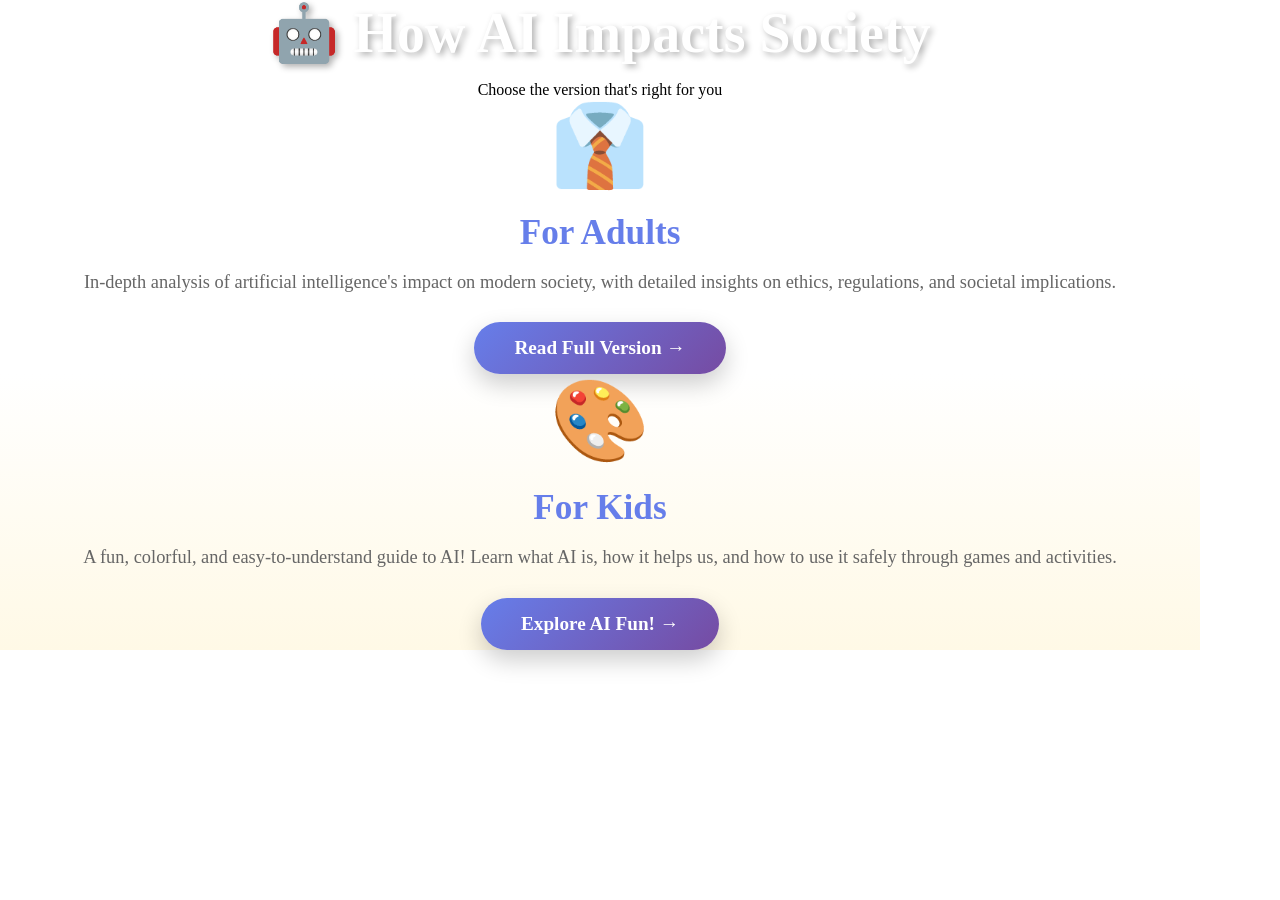
==== commit 5b2b03fd: "Merge branch 'main' of https://github.com/unpleckable/pypx.github.io" ====
--- a/index.html
+++ b/index.html
@@ -11,6 +11,7 @@
             box-sizing: border-box;
         }
 
+<<<<<<< HEAD
         body {
             font-family: 'Segoe UI', Tahoma, Geneva, Verdana, sans-serif;
             background: linear-gradient(135deg, #667eea 0%, #764ba2 100%);
@@ -34,6 +35,20 @@
             text-shadow: 3px 3px 6px rgba(0,0,0,0.3);
             animation: fadeInDown 0.8s;
         }
+=======
+		<title>
+			How AI Impacts Modern Society
+		</title>
+		
+
+	
+		<!-- Page Logo -->
+		<link
+			rel="icon"
+			type="image/icon"
+			href="images/Header Illustration.png"
+		/>
+>>>>>>> 14692635ca95d2bc0a526148f3d3926e145b8e7b
 
         .subtitle {
             color: rgba(255,255,255,0.95);
@@ -42,12 +57,25 @@
             animation: fadeInDown 1s;
         }
 
+<<<<<<< HEAD
         .choices {
             display: grid;
             grid-template-columns: repeat(auto-fit, minmax(300px, 1fr));
             gap: 40px;
             margin-top: 50px;
         }
+=======
+		
+		
+		<meta name="iframe_container" content="width=device-width, initial-scale=1">
+<style>
+.iframe_container_div {
+  position: relative;
+  width: 100%;
+  overflow: hidden;
+  padding-top: 56.25%; /* 16:9 Aspect Ratio */
+}
+>>>>>>> 14692635ca95d2bc0a526148f3d3926e145b8e7b
 
         .choice-card {
             background: white;
@@ -73,10 +101,82 @@
             transition: opacity 0.4s;
         }
 
+<<<<<<< HEAD
         .choice-card:hover {
             transform: translateY(-15px) scale(1.03);
             box-shadow: 0 30px 80px rgba(0,0,0,0.4);
         }
+=======
+	</head>
+	<body class="bg-color">
+		<!-- Header -->
+		<nav id="header" class="navbar navbar-expand-lg fixed-top py-3">
+			<div class="container gap-3 gap-lg-5">
+				<a class="navbar-brand" href="#"
+					>PYPX</a>
+				<button
+					class="navbar-toggler p-0"
+					type="button"
+					data-bs-toggle="collapse"
+					data-bs-target="#navbarNavAltMarkup"
+					aria-controls="navbarNavAltMarkup"
+					aria-expanded="false"
+					aria-label="Toggle navigation"
+				>
+					<span class="fa-solid fa-bars fs-1 text-white"></span>
+				</button>
+				<div
+					class="collapse navbar-collapse gap-4 gap-xl-5 justify-content-end p-2 p-sm-0"
+					id="navbarNavAltMarkup"
+				>
+					<div
+						class="navbar-nav fs-5 gap-2 gap-xl-3 align-items-lg-center"
+					>
+						<a
+							class="nav-link active"
+							aria-current="page"
+							href="#landing"
+							title="Go To Home"
+							>Home</a
+						>
+						<a
+							class="nav-link"
+							href="#gpt-3"
+							title="Go To What is GPT?"
+							>Efficiency</a
+						>
+						<a class="nav-link" href="#future" title="Go To Open AI"
+							>Responsibilty</a
+						>
+						<a
+							class="nav-link"
+							href="#posibilities"
+							title="Go To Responsibilty"
+							>Impacts</a
+						>
+						<a
+							class="nav-link"
+							href="#assist"
+							title="Go To Assist"
+							>Assist</a
+						>
+						<a class="nav-link" href="#timeline" title="Go To Library"
+							>Timeline</a
+						>
+						<a class="nav-link" href="#blog" title="Go To Library"
+							>Further&nbsp;Reading</a
+						>
+					
+					</div>
+					<div
+						class="register row col-lg-4 col-xl-3 gap-2 gap-lg-1 p-2 mt-3 mt-lg-0"
+					>
+						
+					</div>
+				</div>
+			</div>
+		</nav>
+>>>>>>> 14692635ca95d2bc0a526148f3d3926e145b8e7b
 
         .choice-card:hover::before {
             opacity: 1;
@@ -125,9 +225,33 @@
             background: linear-gradient(to bottom, white 0%, #fff9e6 100%);
         }
 
+<<<<<<< HEAD
         .kids-card h2 {
             color: #ff6b6b;
         }
+=======
+		<!-- Impacts -->
+		<section id="posibilities" class="section-pd">
+			<div class="container">
+				<div
+					class="d-flex flex-column flex-lg-row gap-5 justify-content-between"
+				>
+					<img
+						class="img-p-n col-11 col-sm-9 col-md-7 col-lg-5"
+						src="images/Feature Image.png"
+						alt="Imagine"
+						style="height: 100%;"
+					/>
+					<main class="col-lg-6 align-self-lg-end mb-lg-4 mt-4">
+						
+						
+						<h3 class="mt-3 colored-text fs-1">
+							AI impacts people in a range of ways
+						</h3>
+						<p class="text-color my-5">
+							AI can impact people in a range of ways and not all are good. This will explore the positive and negatives of AI and how AI impacts people in their daily lives.
+						</p>
+>>>>>>> 14692635ca95d2bc0a526148f3d3926e145b8e7b
 
         .kids-card .choice-btn {
             background: linear-gradient(135deg, #ff6b6b 0%, #ee5a6f 100%);
@@ -144,6 +268,7 @@
             }
         }
 
+<<<<<<< HEAD
         @keyframes fadeInUp {
             from {
                 opacity: 0;
@@ -161,6 +286,154 @@
             font-size: 1em;
             animation: fadeIn 1.5s;
         }
+=======
+Even though AI has lots of positives there are still many negatives with AI. The first being job loss, many jobs could be lost because of AI including artists, engineers and data analysts. Secondly AI can be biased, if the data used to train the model is biased the model will be biased. Thirdly AI can be used unethically, for example deepfakes can be used to create fake videos of people saying or doing things they never did.
+						</p>
+					</article>
+				</main>
+				</div>
+			</section>
+						
+			<!-- LOI4 -->
+		<section id="assist" class="section-pd">
+			<div
+				class="container white-blue d-flex flex-column gap-5 text-white p-5 font-lg-text"
+			>
+				<div class="features row justify-content-between">
+					<h3 class="mb-3 position-relative heading-bar col-lg-3">
+						Education and laws assist communities to manage the future of AI
+					</h3>
+					<p class="text-color col-lg-8">
+						Balanced regulation and public education help societies manage AI responsibly. Laws and standards create safety, transparency, and accountability requirements, while education builds AI literacy, critical thinking, and workforce skills so people can spot misuse and adapt to change. Together with industry best practices and community engagement, these measures reduce harm and maximize the societal benefits of AI.
+					</p>
+				</div>
+				<div
+					class="explore d-flex flex-column flex-lg-row gap-3 justify-content-between align-items-lg-center mt-5"
+				>
+					
+					
+				</div>
+				<main class="d-flex flex-column flex-lg-row gap-5 mt-5">
+					<div>
+						<h3 class="mb-3 mb-lg-5 position-relative heading-bar">
+							Regulations
+						</h3>
+						<p class="text-color">
+							Many countries are starting to create regulations for AI. The EU is currently working on the AI Act which will create regulations for AI in the EU classifiying AI services into four risk levels. The US is also working on creating regulations for AI. Australia has also created AI Ethics Principals which organizations can choseto follow as guardrailes for AI.
+
+						</p>
+					</div>
+					<div>
+						<h3 class="mb-3 mb-lg-5 position-relative heading-bar">
+							Education
+						</h3>
+						<p class="text-color">
+							Education is key to managing the future of AI. People need to understand how AI works, its benefits and risks, and how to use it responsibly. This includes educating people on how to spot deepfakes, how to use AI ethically, and how to protect their personal information when using AI.
+						</p>
+					</div>
+		</section>			
+						
+		<!-- Timeline Section -->
+	<section id="timeline" class="section-pd">
+		<div
+				class="container "><h3 class="text-center colored-text">Timeline of AI</h3>
+		<div class="iframe_container_div">
+		
+        
+		<iframe src="https://prezi.com/p/embed/VO8BLO9sAQI0qmTLECS4/" id="iframe_container" frameborder="0" webkitallowfullscreen="" mozallowfullscreen="" allowfullscreen="" allow="autoplay; fullscreen" height="630" width="1120" class="iframe_iframe"></iframe>
+		
+		</div>
+	</div>
+		</section>
+		<!-- Blog Section -->
+		<section id="blog" class="section-pd">
+			<div class="container">
+				<div class="text-center mb-5">
+					<h2 class="colored-text fs-1 mb-4">
+						Helpful Videos and links
+					</h2>
+				</div>
+				<div class="row g-4">
+					<!-- Main Blog Post -->
+					<div class="col-lg-8 main-blog-post">
+						<article
+							class="blog-card h-100 bg-dark rounded overflow-hidden"
+						>
+							<img
+								src="images/aiethics.jpg"
+								alt="Blog Post"
+								class="w-100"
+								style="height: 300px; object-fit: cover"
+							/>
+							<div class="p-4">
+								
+								>
+								<h4 class="text-white mt-2 mb-3">
+									AI Ethics Video
+								</h4>
+								<iframe width="560" height="315" src="https://www.youtube.com/embed/6yDr7CWLJ8c?si=X4UwjNq1ZANXe1Nj&amp;start=7" title="YouTube video player" frameborder="0" allow="accelerometer; autoplay; clipboard-write; encrypted-media; gyroscope; picture-in-picture; web-share" referrerpolicy="strict-origin-when-cross-origin" allowfullscreen class="viewport1"></iframe>
+							</div>
+						</article>
+					</div>
+					<!-- Side Blog Posts -->
+					<div class="col-lg-4">
+						<div class="row g-4">
+							<div class="col-12">
+								<article
+									class="blog-card h-100 bg-dark rounded overflow-hidden"
+								>
+									<img
+										src="images/shutterstock_1803136597.jpeg.webp"
+										alt="Blog Post"
+										class="w-100"
+										style="height: 150px; object-fit: cover"
+									/>
+									<div class="p-3">
+										
+										>
+										<h5 class="text-white mt-2 mb-2">
+											UNESCO AI Principals
+										</h5>
+										<a
+											href="https://www.unesco.org/en/artificial-intelligence/recommendation-ethics"
+											class="text-color text-decoration-none small"
+											>Visit Website</a
+										>
+									</div>
+								</article>
+							</div>
+							<div class="col-12">
+								<article
+									class="blog-card h-100 bg-dark rounded overflow-hidden"
+								>
+									<img
+										src="images/simpleai.png"
+										alt="Blog Post"
+										class="w-100"
+										style="height: 150px; object-fit: cover"
+									/>
+									<div class="p-3">
+										
+										>
+										<h5 class="text-white mt-2 mb-2">
+											What Is AI?
+										</h5>
+										<a
+											href="https://simple.wikipedia.org/wiki/Artificial_intelligence"
+											class="text-color text-decoration-none small"
+											>Visit website</a
+										>
+									</div>
+								</article>
+							</div>
+							
+						</div>
+					</div>
+				</div>
+			</div>
+		</section>
+		
+>>>>>>> 14692635ca95d2bc0a526148f3d3926e145b8e7b
 
         @keyframes fadeIn {
             from { opacity: 0; }
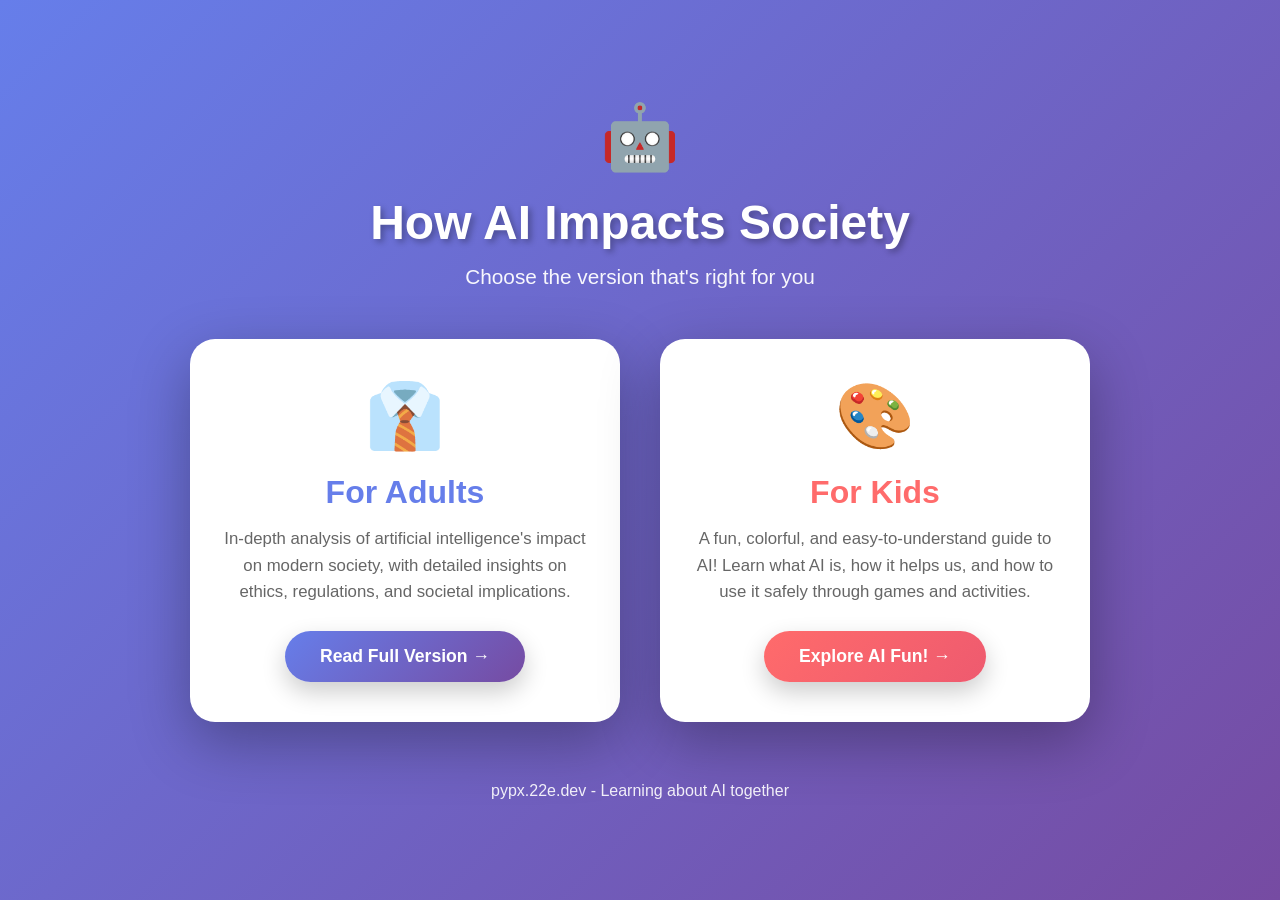
==== commit 15f0e583: "fixed landing" ====
--- a/index.html
+++ b/index.html
@@ -11,7 +11,6 @@
             box-sizing: border-box;
         }
 
-<<<<<<< HEAD
         body {
             font-family: 'Segoe UI', Tahoma, Geneva, Verdana, sans-serif;
             background: linear-gradient(135deg, #667eea 0%, #764ba2 100%);
@@ -28,175 +27,76 @@
             width: 100%;
         }
 
+        .header {
+            margin-bottom: 50px;
+        }
+
+        .robot-icon {
+            font-size: 4em;
+            margin-bottom: 20px;
+            animation: float 3s ease-in-out infinite;
+        }
+
+        @keyframes float {
+            0%, 100% { transform: translateY(0px); }
+            50% { transform: translateY(-20px); }
+        }
+
         h1 {
             color: white;
-            font-size: 3.5em;
+            font-size: 3em;
             margin-bottom: 15px;
             text-shadow: 3px 3px 6px rgba(0,0,0,0.3);
             animation: fadeInDown 0.8s;
         }
-=======
-		<title>
-			How AI Impacts Modern Society
-		</title>
-		
-
-	
-		<!-- Page Logo -->
-		<link
-			rel="icon"
-			type="image/icon"
-			href="images/Header Illustration.png"
-		/>
->>>>>>> 14692635ca95d2bc0a526148f3d3926e145b8e7b
 
         .subtitle {
             color: rgba(255,255,255,0.95);
-            font-size: 1.4em;
-            margin-bottom: 50px;
+            font-size: 1.3em;
             animation: fadeInDown 1s;
         }
 
-<<<<<<< HEAD
         .choices {
             display: grid;
-            grid-template-columns: repeat(auto-fit, minmax(300px, 1fr));
+            grid-template-columns: repeat(auto-fit, minmax(280px, 1fr));
             gap: 40px;
-            margin-top: 50px;
-        }
-=======
-		
-		
-		<meta name="iframe_container" content="width=device-width, initial-scale=1">
-<style>
-.iframe_container_div {
-  position: relative;
-  width: 100%;
-  overflow: hidden;
-  padding-top: 56.25%; /* 16:9 Aspect Ratio */
-}
->>>>>>> 14692635ca95d2bc0a526148f3d3926e145b8e7b
+            margin-top: 30px;
+            max-width: 900px;
+            margin-left: auto;
+            margin-right: auto;
+        }
 
         .choice-card {
             background: white;
             border-radius: 25px;
-            padding: 50px 40px;
+            padding: 40px 30px;
             box-shadow: 0 20px 60px rgba(0,0,0,0.3);
-            transition: all 0.4s;
-            cursor: pointer;
+            transition: all 0.4s ease;
             animation: fadeInUp 1s;
-            position: relative;
-            overflow: hidden;
-        }
-
-        .choice-card::before {
-            content: '';
-            position: absolute;
-            top: 0;
-            left: 0;
-            right: 0;
-            bottom: 0;
-            background: linear-gradient(135deg, rgba(102,126,234,0.1) 0%, rgba(118,75,162,0.1) 100%);
-            opacity: 0;
-            transition: opacity 0.4s;
-        }
-
-<<<<<<< HEAD
+            text-decoration: none;
+            display: block;
+        }
+
         .choice-card:hover {
-            transform: translateY(-15px) scale(1.03);
+            transform: translateY(-15px);
             box-shadow: 0 30px 80px rgba(0,0,0,0.4);
         }
-=======
-	</head>
-	<body class="bg-color">
-		<!-- Header -->
-		<nav id="header" class="navbar navbar-expand-lg fixed-top py-3">
-			<div class="container gap-3 gap-lg-5">
-				<a class="navbar-brand" href="#"
-					>PYPX</a>
-				<button
-					class="navbar-toggler p-0"
-					type="button"
-					data-bs-toggle="collapse"
-					data-bs-target="#navbarNavAltMarkup"
-					aria-controls="navbarNavAltMarkup"
-					aria-expanded="false"
-					aria-label="Toggle navigation"
-				>
-					<span class="fa-solid fa-bars fs-1 text-white"></span>
-				</button>
-				<div
-					class="collapse navbar-collapse gap-4 gap-xl-5 justify-content-end p-2 p-sm-0"
-					id="navbarNavAltMarkup"
-				>
-					<div
-						class="navbar-nav fs-5 gap-2 gap-xl-3 align-items-lg-center"
-					>
-						<a
-							class="nav-link active"
-							aria-current="page"
-							href="#landing"
-							title="Go To Home"
-							>Home</a
-						>
-						<a
-							class="nav-link"
-							href="#gpt-3"
-							title="Go To What is GPT?"
-							>Efficiency</a
-						>
-						<a class="nav-link" href="#future" title="Go To Open AI"
-							>Responsibilty</a
-						>
-						<a
-							class="nav-link"
-							href="#posibilities"
-							title="Go To Responsibilty"
-							>Impacts</a
-						>
-						<a
-							class="nav-link"
-							href="#assist"
-							title="Go To Assist"
-							>Assist</a
-						>
-						<a class="nav-link" href="#timeline" title="Go To Library"
-							>Timeline</a
-						>
-						<a class="nav-link" href="#blog" title="Go To Library"
-							>Further&nbsp;Reading</a
-						>
-					
-					</div>
-					<div
-						class="register row col-lg-4 col-xl-3 gap-2 gap-lg-1 p-2 mt-3 mt-lg-0"
-					>
-						
-					</div>
-				</div>
-			</div>
-		</nav>
->>>>>>> 14692635ca95d2bc0a526148f3d3926e145b8e7b
-
-        .choice-card:hover::before {
-            opacity: 1;
-        }
 
         .icon {
-            font-size: 5em;
+            font-size: 4em;
             margin-bottom: 20px;
             display: block;
         }
 
         .choice-card h2 {
             color: #667eea;
-            font-size: 2.2em;
+            font-size: 2em;
             margin-bottom: 15px;
         }
 
         .choice-card p {
             color: #666;
-            font-size: 1.15em;
+            font-size: 1.05em;
             line-height: 1.6;
             margin-bottom: 25px;
         }
@@ -205,53 +105,24 @@
             background: linear-gradient(135deg, #667eea 0%, #764ba2 100%);
             color: white;
             border: none;
-            padding: 15px 40px;
-            font-size: 1.2em;
+            padding: 15px 35px;
+            font-size: 1.1em;
             border-radius: 30px;
             cursor: pointer;
             font-weight: bold;
             box-shadow: 0 10px 25px rgba(0,0,0,0.2);
-            transition: all 0.3s;
-            text-decoration: none;
+            transition: all 0.3s ease;
             display: inline-block;
         }
 
         .choice-btn:hover {
-            transform: scale(1.05);
+            transform: scale(1.08);
             box-shadow: 0 15px 35px rgba(0,0,0,0.3);
         }
 
-        .kids-card {
-            background: linear-gradient(to bottom, white 0%, #fff9e6 100%);
-        }
-
-<<<<<<< HEAD
         .kids-card h2 {
             color: #ff6b6b;
         }
-=======
-		<!-- Impacts -->
-		<section id="posibilities" class="section-pd">
-			<div class="container">
-				<div
-					class="d-flex flex-column flex-lg-row gap-5 justify-content-between"
-				>
-					<img
-						class="img-p-n col-11 col-sm-9 col-md-7 col-lg-5"
-						src="images/Feature Image.png"
-						alt="Imagine"
-						style="height: 100%;"
-					/>
-					<main class="col-lg-6 align-self-lg-end mb-lg-4 mt-4">
-						
-						
-						<h3 class="mt-3 colored-text fs-1">
-							AI impacts people in a range of ways
-						</h3>
-						<p class="text-color my-5">
-							AI can impact people in a range of ways and not all are good. This will explore the positive and negatives of AI and how AI impacts people in their daily lives.
-						</p>
->>>>>>> 14692635ca95d2bc0a526148f3d3926e145b8e7b
 
         .kids-card .choice-btn {
             background: linear-gradient(135deg, #ff6b6b 0%, #ee5a6f 100%);
@@ -268,7 +139,6 @@
             }
         }
 
-<<<<<<< HEAD
         @keyframes fadeInUp {
             from {
                 opacity: 0;
@@ -286,154 +156,6 @@
             font-size: 1em;
             animation: fadeIn 1.5s;
         }
-=======
-Even though AI has lots of positives there are still many negatives with AI. The first being job loss, many jobs could be lost because of AI including artists, engineers and data analysts. Secondly AI can be biased, if the data used to train the model is biased the model will be biased. Thirdly AI can be used unethically, for example deepfakes can be used to create fake videos of people saying or doing things they never did.
-						</p>
-					</article>
-				</main>
-				</div>
-			</section>
-						
-			<!-- LOI4 -->
-		<section id="assist" class="section-pd">
-			<div
-				class="container white-blue d-flex flex-column gap-5 text-white p-5 font-lg-text"
-			>
-				<div class="features row justify-content-between">
-					<h3 class="mb-3 position-relative heading-bar col-lg-3">
-						Education and laws assist communities to manage the future of AI
-					</h3>
-					<p class="text-color col-lg-8">
-						Balanced regulation and public education help societies manage AI responsibly. Laws and standards create safety, transparency, and accountability requirements, while education builds AI literacy, critical thinking, and workforce skills so people can spot misuse and adapt to change. Together with industry best practices and community engagement, these measures reduce harm and maximize the societal benefits of AI.
-					</p>
-				</div>
-				<div
-					class="explore d-flex flex-column flex-lg-row gap-3 justify-content-between align-items-lg-center mt-5"
-				>
-					
-					
-				</div>
-				<main class="d-flex flex-column flex-lg-row gap-5 mt-5">
-					<div>
-						<h3 class="mb-3 mb-lg-5 position-relative heading-bar">
-							Regulations
-						</h3>
-						<p class="text-color">
-							Many countries are starting to create regulations for AI. The EU is currently working on the AI Act which will create regulations for AI in the EU classifiying AI services into four risk levels. The US is also working on creating regulations for AI. Australia has also created AI Ethics Principals which organizations can choseto follow as guardrailes for AI.
-
-						</p>
-					</div>
-					<div>
-						<h3 class="mb-3 mb-lg-5 position-relative heading-bar">
-							Education
-						</h3>
-						<p class="text-color">
-							Education is key to managing the future of AI. People need to understand how AI works, its benefits and risks, and how to use it responsibly. This includes educating people on how to spot deepfakes, how to use AI ethically, and how to protect their personal information when using AI.
-						</p>
-					</div>
-		</section>			
-						
-		<!-- Timeline Section -->
-	<section id="timeline" class="section-pd">
-		<div
-				class="container "><h3 class="text-center colored-text">Timeline of AI</h3>
-		<div class="iframe_container_div">
-		
-        
-		<iframe src="https://prezi.com/p/embed/VO8BLO9sAQI0qmTLECS4/" id="iframe_container" frameborder="0" webkitallowfullscreen="" mozallowfullscreen="" allowfullscreen="" allow="autoplay; fullscreen" height="630" width="1120" class="iframe_iframe"></iframe>
-		
-		</div>
-	</div>
-		</section>
-		<!-- Blog Section -->
-		<section id="blog" class="section-pd">
-			<div class="container">
-				<div class="text-center mb-5">
-					<h2 class="colored-text fs-1 mb-4">
-						Helpful Videos and links
-					</h2>
-				</div>
-				<div class="row g-4">
-					<!-- Main Blog Post -->
-					<div class="col-lg-8 main-blog-post">
-						<article
-							class="blog-card h-100 bg-dark rounded overflow-hidden"
-						>
-							<img
-								src="images/aiethics.jpg"
-								alt="Blog Post"
-								class="w-100"
-								style="height: 300px; object-fit: cover"
-							/>
-							<div class="p-4">
-								
-								>
-								<h4 class="text-white mt-2 mb-3">
-									AI Ethics Video
-								</h4>
-								<iframe width="560" height="315" src="https://www.youtube.com/embed/6yDr7CWLJ8c?si=X4UwjNq1ZANXe1Nj&amp;start=7" title="YouTube video player" frameborder="0" allow="accelerometer; autoplay; clipboard-write; encrypted-media; gyroscope; picture-in-picture; web-share" referrerpolicy="strict-origin-when-cross-origin" allowfullscreen class="viewport1"></iframe>
-							</div>
-						</article>
-					</div>
-					<!-- Side Blog Posts -->
-					<div class="col-lg-4">
-						<div class="row g-4">
-							<div class="col-12">
-								<article
-									class="blog-card h-100 bg-dark rounded overflow-hidden"
-								>
-									<img
-										src="images/shutterstock_1803136597.jpeg.webp"
-										alt="Blog Post"
-										class="w-100"
-										style="height: 150px; object-fit: cover"
-									/>
-									<div class="p-3">
-										
-										>
-										<h5 class="text-white mt-2 mb-2">
-											UNESCO AI Principals
-										</h5>
-										<a
-											href="https://www.unesco.org/en/artificial-intelligence/recommendation-ethics"
-											class="text-color text-decoration-none small"
-											>Visit Website</a
-										>
-									</div>
-								</article>
-							</div>
-							<div class="col-12">
-								<article
-									class="blog-card h-100 bg-dark rounded overflow-hidden"
-								>
-									<img
-										src="images/simpleai.png"
-										alt="Blog Post"
-										class="w-100"
-										style="height: 150px; object-fit: cover"
-									/>
-									<div class="p-3">
-										
-										>
-										<h5 class="text-white mt-2 mb-2">
-											What Is AI?
-										</h5>
-										<a
-											href="https://simple.wikipedia.org/wiki/Artificial_intelligence"
-											class="text-color text-decoration-none small"
-											>Visit website</a
-										>
-									</div>
-								</article>
-							</div>
-							
-						</div>
-					</div>
-				</div>
-			</div>
-		</section>
-		
->>>>>>> 14692635ca95d2bc0a526148f3d3926e145b8e7b
 
         @keyframes fadeIn {
             from { opacity: 0; }
@@ -442,7 +164,7 @@
 
         @media (max-width: 768px) {
             h1 {
-                font-size: 2.5em;
+                font-size: 2em;
             }
             
             .subtitle {
@@ -450,34 +172,41 @@
             }
             
             .choices {
-                gap: 30px;
+                gap: 25px;
             }
             
             .choice-card {
-                padding: 40px 30px;
+                padding: 35px 25px;
+            }
+
+            .icon {
+                font-size: 3.5em;
             }
         }
     </style>
 </head>
 <body>
     <div class="container">
-        <h1>🤖 How AI Impacts Society</h1>
-        <p class="subtitle">Choose the version that's right for you</p>
+        <div class="header">
+            <div class="robot-icon">🤖</div>
+            <h1>How AI Impacts Society</h1>
+            <p class="subtitle">Choose the version that's right for you</p>
+        </div>
 
         <div class="choices">
-            <div class="choice-card" onclick="window.location.href='adults.html'">
+            <a href="adults.html" class="choice-card">
                 <span class="icon">👔</span>
                 <h2>For Adults</h2>
                 <p>In-depth analysis of artificial intelligence's impact on modern society, with detailed insights on ethics, regulations, and societal implications.</p>
-                <a href="adults.html" class="choice-btn">Read Full Version →</a>
-            </div>
-
-            <div class="choice-card kids-card" onclick="window.location.href='kids.html'">
+                <span class="choice-btn">Read Full Version →</span>
+            </a>
+
+            <a href="kids.html" class="choice-card kids-card">
                 <span class="icon">🎨</span>
                 <h2>For Kids</h2>
                 <p>A fun, colorful, and easy-to-understand guide to AI! Learn what AI is, how it helps us, and how to use it safely through games and activities.</p>
-                <a href="kids.html" class="choice-btn">Explore AI Fun! →</a>
-            </div>
+                <span class="choice-btn">Explore AI Fun! →</span>
+            </a>
         </div>
 
         <div class="footer">
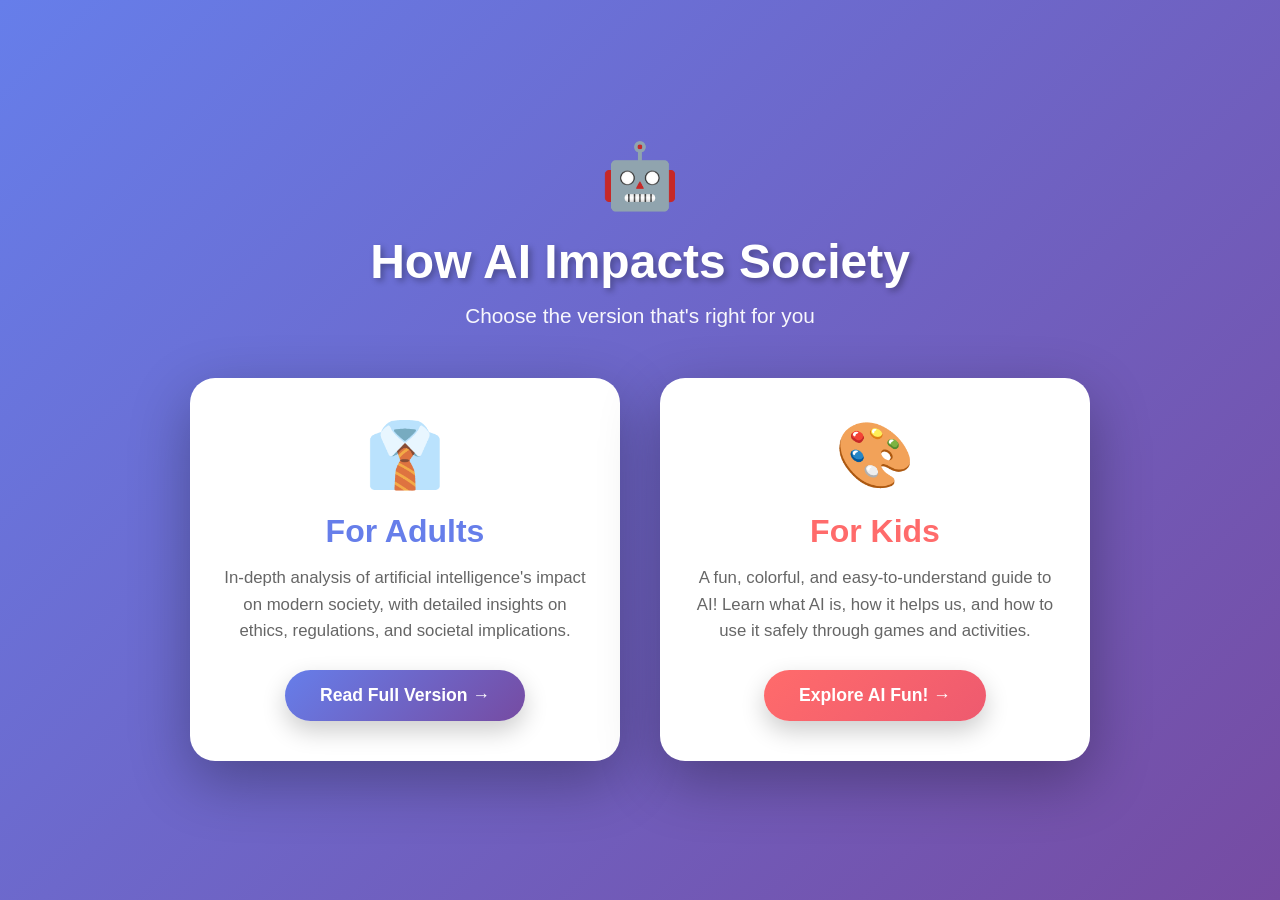
==== commit c010f80f: "removed cringey bits" ====
--- a/index.html
+++ b/index.html
@@ -194,14 +194,14 @@
         </div>
 
         <div class="choices">
-            <a href="adults.html" class="choice-card">
+            <a href="adults" class="choice-card">
                 <span class="icon">👔</span>
                 <h2>For Adults</h2>
                 <p>In-depth analysis of artificial intelligence's impact on modern society, with detailed insights on ethics, regulations, and societal implications.</p>
                 <span class="choice-btn">Read Full Version →</span>
             </a>
 
-            <a href="kids.html" class="choice-card kids-card">
+            <a href="kids" class="choice-card kids-card">
                 <span class="icon">🎨</span>
                 <h2>For Kids</h2>
                 <p>A fun, colorful, and easy-to-understand guide to AI! Learn what AI is, how it helps us, and how to use it safely through games and activities.</p>
@@ -209,9 +209,7 @@
             </a>
         </div>
 
-        <div class="footer">
-            <p>pypx.22e.dev - Learning about AI together</p>
-        </div>
+        
     </div>
 </body>
 </html>
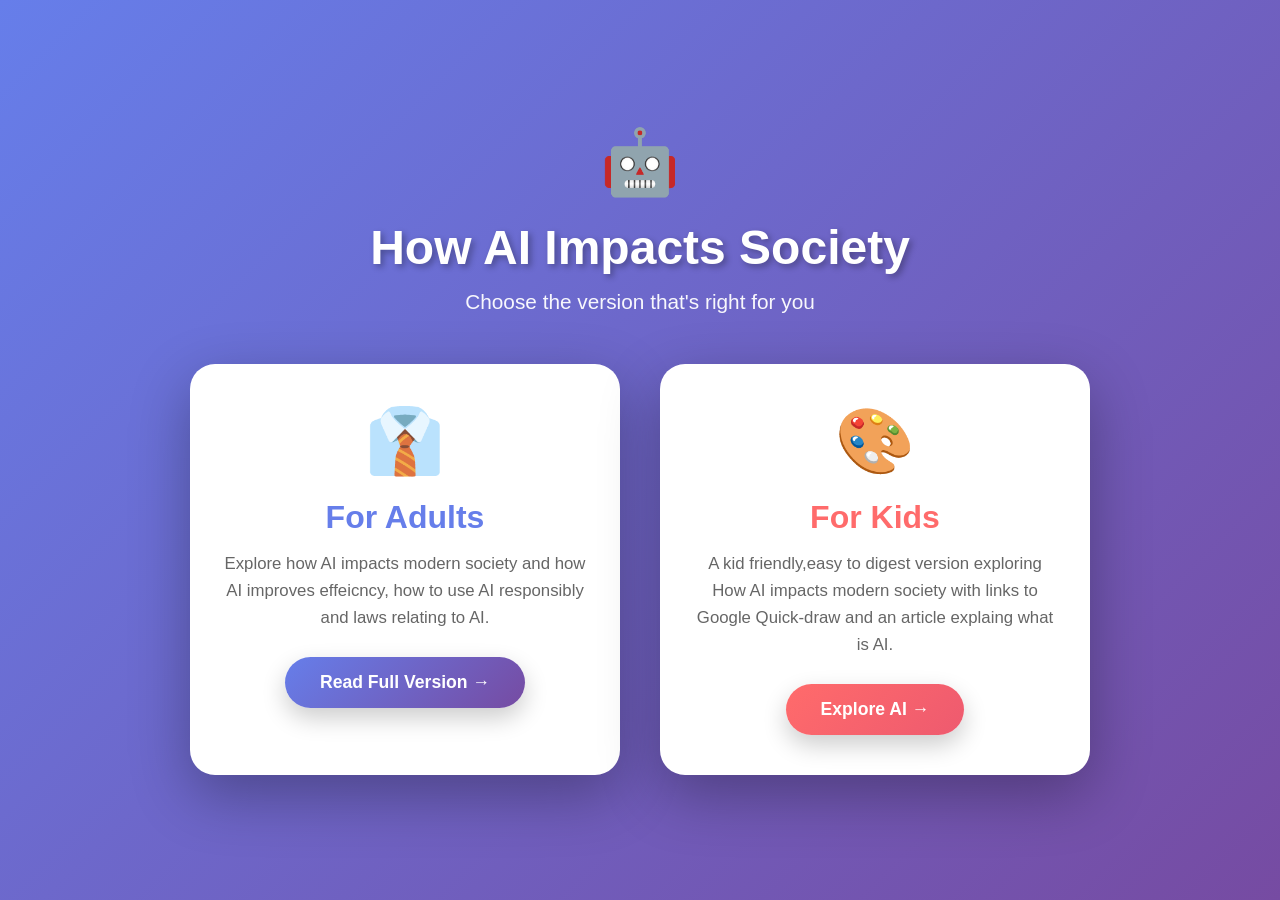
==== commit be7cc2fe: "rewroded" ====
--- a/index.html
+++ b/index.html
@@ -197,15 +197,15 @@
             <a href="adults" class="choice-card">
                 <span class="icon">👔</span>
                 <h2>For Adults</h2>
-                <p>In-depth analysis of artificial intelligence's impact on modern society, with detailed insights on ethics, regulations, and societal implications.</p>
+                <p>Explore how AI impacts modern society and how AI improves effeicncy, how to use AI responsibly and laws relating to AI.</p>
                 <span class="choice-btn">Read Full Version →</span>
             </a>
 
             <a href="kids" class="choice-card kids-card">
                 <span class="icon">🎨</span>
                 <h2>For Kids</h2>
-                <p>A fun, colorful, and easy-to-understand guide to AI! Learn what AI is, how it helps us, and how to use it safely through games and activities.</p>
-                <span class="choice-btn">Explore AI Fun! →</span>
+                <p>A kid friendly,easy to digest version exploring How AI impacts modern society with links to Google Quick-draw and an article explaing what is AI.</p>
+                <span class="choice-btn">Explore AI →</span>
             </a>
         </div>
 
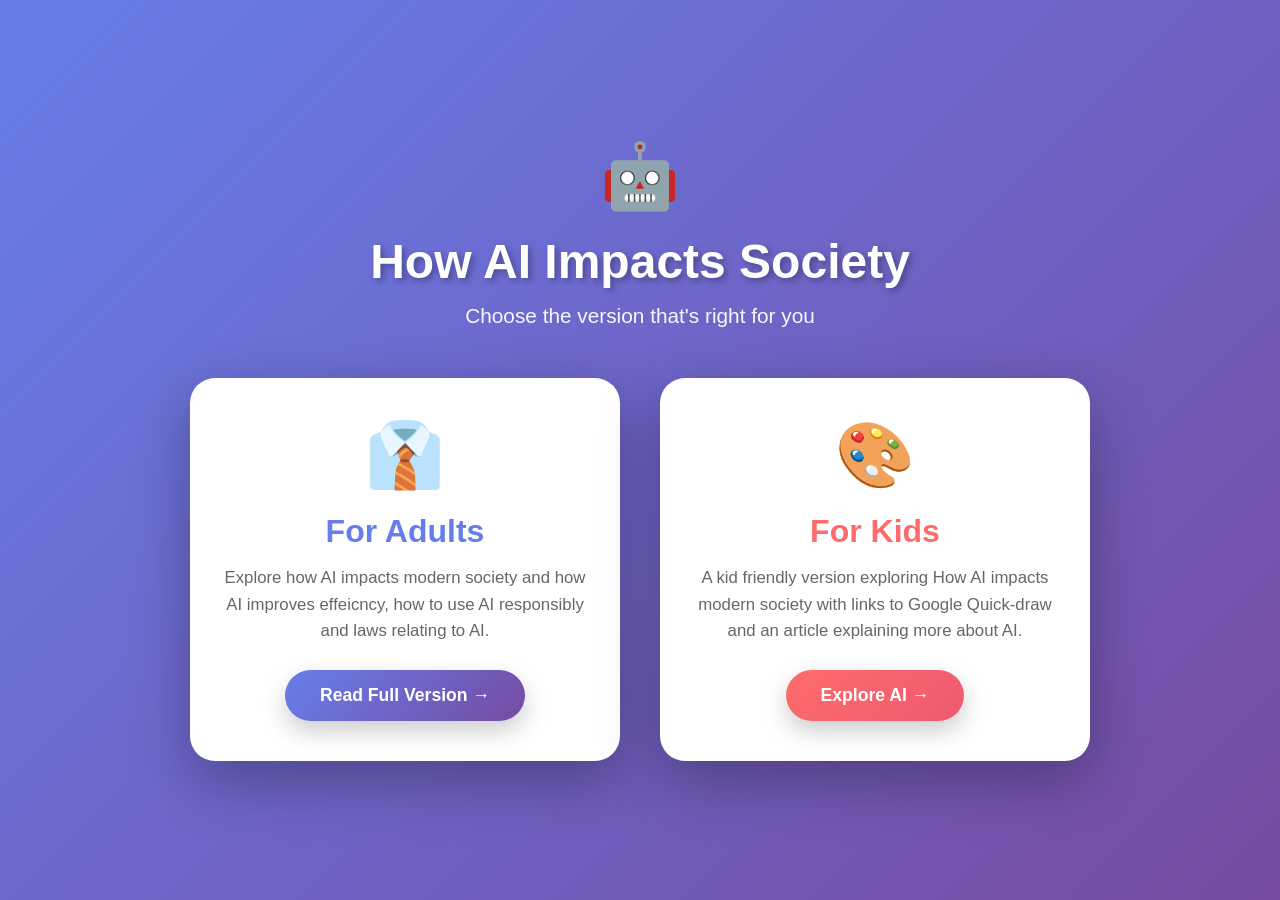
==== commit 1ec0789a: "made kid  thing eaven" ====
--- a/index.html
+++ b/index.html
@@ -204,7 +204,7 @@
             <a href="kids" class="choice-card kids-card">
                 <span class="icon">🎨</span>
                 <h2>For Kids</h2>
-                <p>A kid friendly,easy to digest version exploring How AI impacts modern society with links to Google Quick-draw and an article explaing what is AI.</p>
+                <p>A kid friendly version exploring How AI impacts modern society with links to Google Quick-draw and an article explaining more about AI.</p>
                 <span class="choice-btn">Explore AI →</span>
             </a>
         </div>
